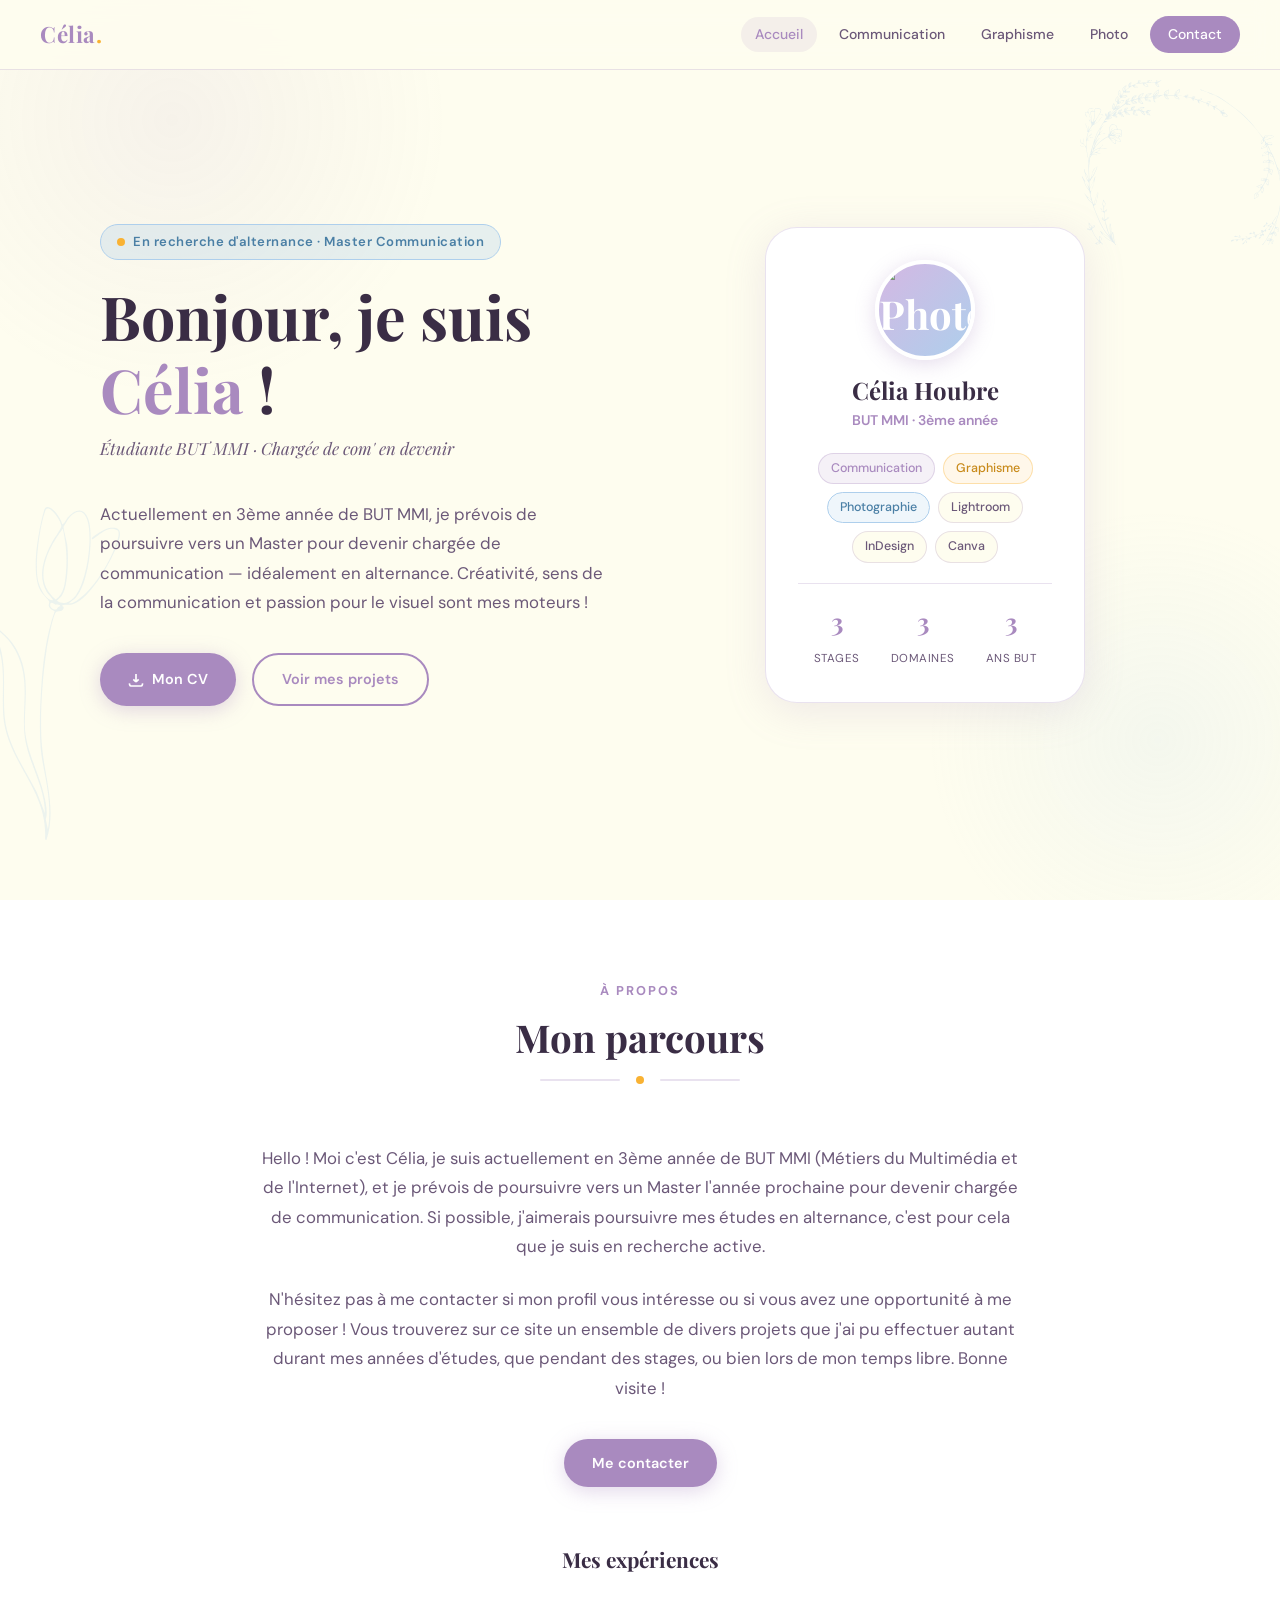
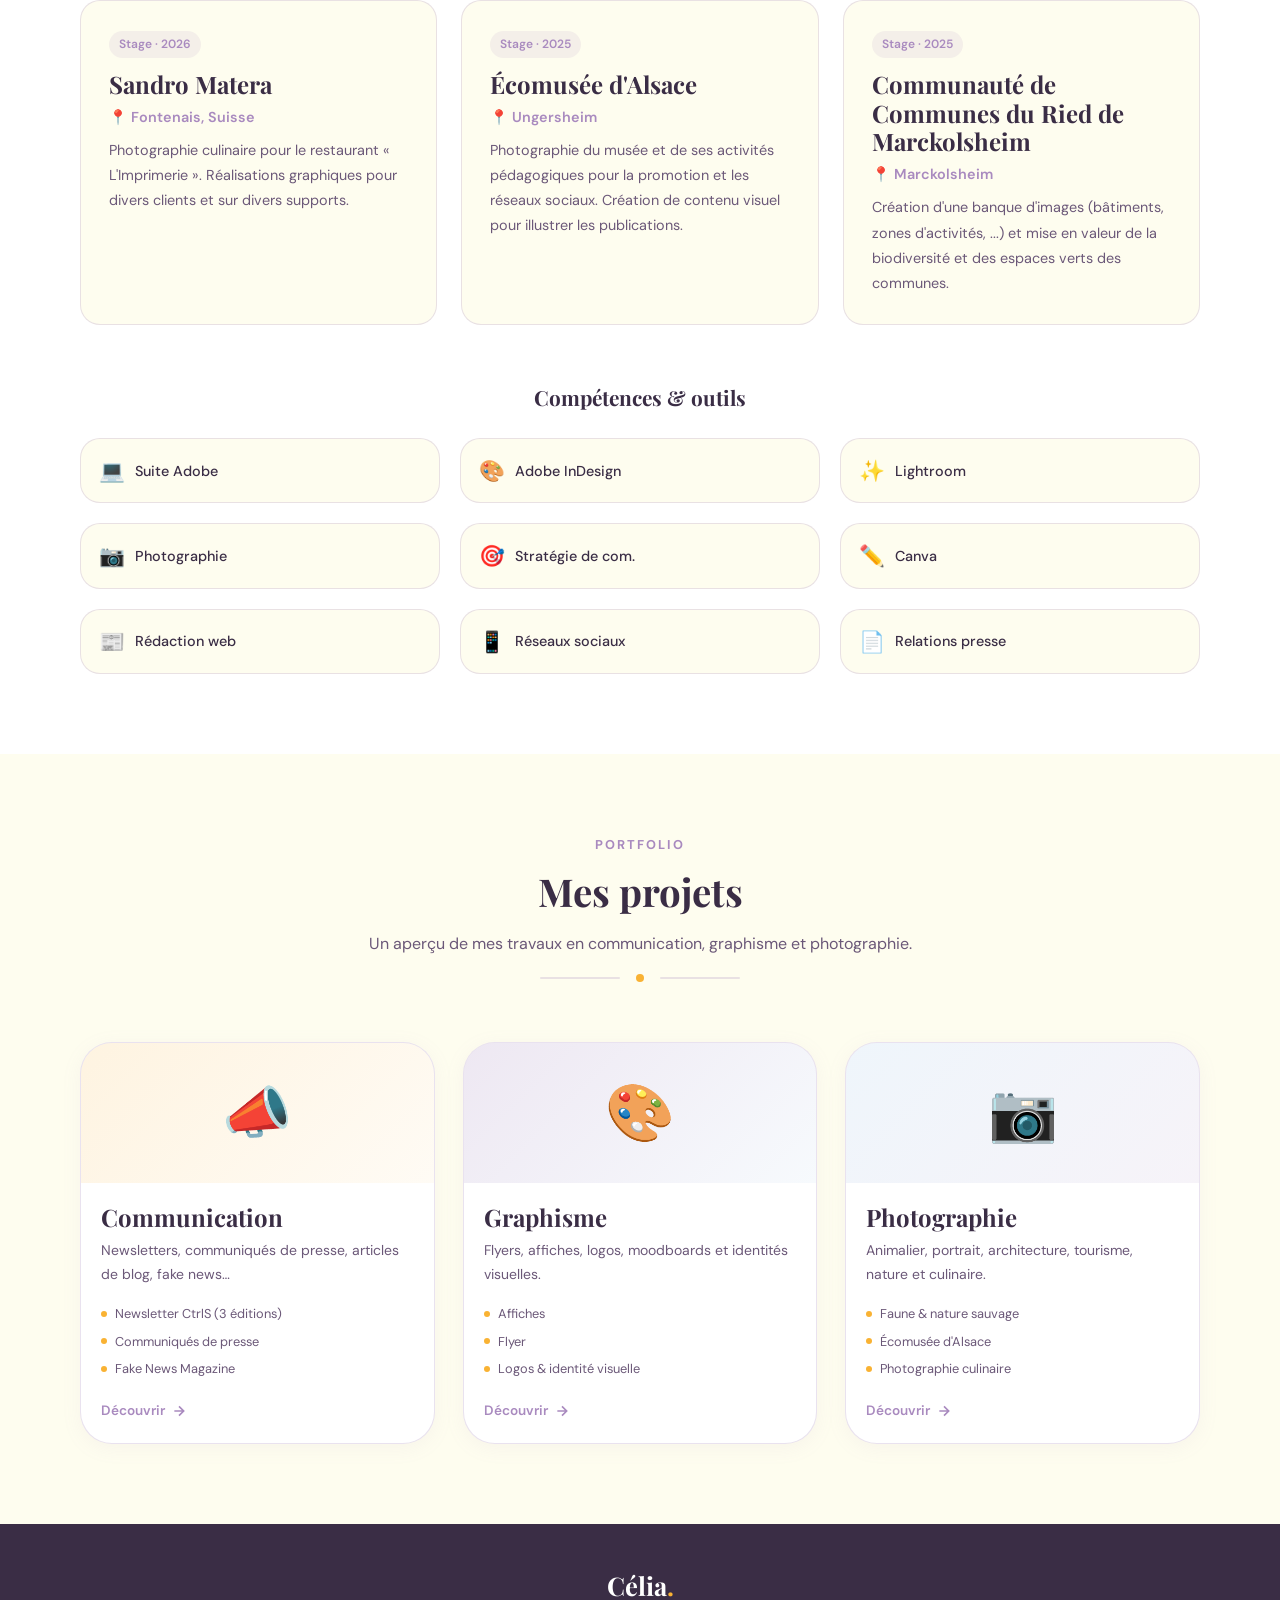
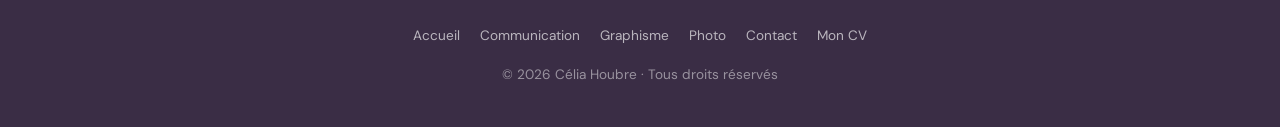
==== index.html @ abdfd147 "CeliaPortfolio2026" ====
<!DOCTYPE html>
<html lang="fr">
<head>
  <meta charset="UTF-8">
  <meta name="viewport" content="width=device-width, initial-scale=1.0">
  <title>Célia Houbre — Portfolio MMI</title>
  <meta name="description" content="Portfolio de Célia Houbre, étudiante en BUT MMI – Communication, Graphisme & Photographie.">

  <!-- Google Fonts : Playfair Display (élégant) + DM Sans (lisible) -->
  <link rel="preconnect" href="https://fonts.googleapis.com">
  <link rel="preconnect" href="https://fonts.gstatic.com" crossorigin>
  <link href="https://fonts.googleapis.com/css2?family=Playfair+Display:ital,wght@0,400;0,600;0,700;1,400&family=DM+Sans:wght@300;400;500;600&display=swap" rel="stylesheet">
  <link rel="icon" type="image/svg+xml" href="assets/svg/favicon.svg">
  <link rel="stylesheet" href="css/style.css">

  <!-- Styles spécifiques page d'accueil -->
  <style>
    /* Fond animé décoratif (cercles doux) */
    .home-bg {
      position: fixed; inset: 0; z-index: -1; pointer-events: none;
      overflow: hidden;
    }
    .home-bg::before {
      content: '';
      position: absolute;
      top: -20%; left: -10%;
      width: 600px; height: 600px;
      background: radial-gradient(circle, rgba(169,138,191,0.09) 0%, transparent 65%);
      border-radius: 50%;
      animation: drift 18s ease-in-out infinite alternate;
    }
    .home-bg::after {
      content: '';
      position: absolute;
      bottom: -10%; right: -10%;
      width: 500px; height: 500px;
      background: radial-gradient(circle, rgba(174,207,236,0.12) 0%, transparent 65%);
      border-radius: 50%;
      animation: drift 22s ease-in-out infinite alternate-reverse;
    }
    @keyframes drift {
      from { transform: translate(0, 0) scale(1); }
      to   { transform: translate(40px, 30px) scale(1.08); }
    }

    /* Bannière hero full-width decorée */
    .hero-section {
      min-height: 100vh;
      display: flex;
      align-items: center;
      position: relative;
      overflow: hidden;
    }

    /* Plante hero décor */
    .hero-plant-right {
      position: absolute;
      right: -20px; top: 80px;
      width: 220px; opacity: 0.3;
      pointer-events: none;
    }
    .hero-plant-left {
      position: absolute;
      left: -20px; bottom: 60px;
      width: 140px; opacity: 0.22;
      pointer-events: none;
      transform: scaleX(-1);
    }

    /* Section compétences */
    .skills-section { background: white; }
    .skills-grid {
      display: grid;
      grid-template-columns: repeat(3, 1fr);
      gap: 20px;
    }
    .skill-pill {
      display: flex; align-items: center; gap: 10px;
      background: var(--jaune-pale);
      border: 1px solid var(--border);
      border-radius: var(--radius-md);
      padding: 14px 18px;
      font-size: 0.9rem;
      font-weight: 500;
    }

    .profile-avatar {
  width: 100px;
  height: 100px;
  border-radius: 50%;
  overflow: hidden;         /* coupe l'image en cercle */
  border: 4px solid white;
  box-shadow: 0 4px 20px rgba(169,138,191,0.3);
  margin: 0 auto 16px;
}

.profile-avatar img {
  width: 100%;
  height: 100%;
  object-fit: cover;        /* recadre sans déformer */
  object-position: center top; /* cadre sur le visage */
  display: block;
}
    .skill-pill .icon { font-size: 1.3rem; }

    @media (max-width: 768px) {
      .skills-grid { grid-template-columns: 1fr 1fr; }
    }
    @media (max-width: 480px) {
      .skills-grid { grid-template-columns: 1fr; }
    }
  </style>
</head>
<body>

<!-- Fond animé -->
<div class="home-bg"></div>

<!-- ======================================================
     HEADER
     Navigation principale fixe avec logo et liens de page
     ====================================================== -->
<header>
  <div class="logo" role="button" tabindex="0" aria-label="Retour accueil">
    Célia<span>.</span>
  </div>

  <button class="menu-toggle" aria-label="Ouvrir le menu" aria-expanded="false">
    <span></span><span></span><span></span>
  </button>

  <nav aria-label="Navigation principale">
    <a href="index.html" class="active">Accueil</a>
    <a href="comm.html">Communication</a>
    <a href="graphisme.html">Graphisme</a>
    <a href="photo.html">Photo</a>
    <a href="contact.html" class="nav-cta">Contact</a>
  </nav>
</header>

<!-- ======================================================
     HERO
     Section d'accueil avec présentation et carte profil
     ====================================================== -->
<section class="hero-section" aria-label="Présentation">
  <!-- Plantes décoratives -->
  <img src="assets/svg/plante2.svg" class="hero-plant-right" alt="" aria-hidden="true">
  <img src="assets/svg/tulipe.svg"  class="hero-plant-left"  alt="" aria-hidden="true">

  <div class="hero" style="width:100%">
    <!-- Texte gauche -->
    <div class="hero-text fade-up">
      <div class="hero-badge">En recherche d'alternance · Master Communication</div>

      <h1>Bonjour, je suis <span class="accent">Célia</span> !</h1>
      <p class="hero-subtitle">Étudiante BUT MMI · Chargée de com' en devenir</p>

      <p>
        Actuellement en 3ème année de BUT MMI, je prévois de poursuivre vers un Master
        pour devenir chargée de communication — idéalement en alternance.
        Créativité, sens de la communication et passion pour le visuel sont mes moteurs !
      </p>

      <div class="hero-actions">
        <a href="assets/pdf/CV_Celia_Houbre.pdf" target="_blank" class="btn btn-primary">
          <svg width="16" height="16" viewBox="0 0 24 24" fill="none" stroke="currentColor" stroke-width="2.5"><path d="M12 15V3m0 12-4-4m4 4 4-4M2 17l.621 2.485A2 2 0 0 0 4.561 21h14.878a2 2 0 0 0 1.94-1.515L22 17"/></svg>
          Mon CV
        </a>
        <a href="#apercu" class="btn btn-secondary">Voir mes projets</a>
      </div>
    </div>

    <!-- Carte profil droite -->
    <div class="hero-visual fade-up" style="transition-delay:0.15s">
      <div class="profile-card">
        <div class="profile-avatar">
          <img src="assets/img/celia2.jpg" alt="Photo de Célia Houbre">
        </div>
        <h3>Célia Houbre</h3>
        <p class="role">BUT MMI · 3ème année</p>
        <div class="profile-tags">
          <span class="tag tag-violet">Communication</span>
          <span class="tag tag-jaune">Graphisme</span>
          <span class="tag tag-bleu">Photographie</span>
          <span class="tag">Lightroom</span>
          <span class="tag">InDesign</span>
          <span class="tag">Canva</span>
        </div>
        <div class="stat-row">
          <div class="stat-item">
            <span class="num" data-counter data-target="3" data-suffix="">3</span>
            <span class="label">Stages</span>
          </div>
          <div class="stat-item">
            <span class="num" data-counter data-target="3">3</span>
            <span class="label">Domaines</span>
          </div>
          <div class="stat-item">
            <span class="num" data-counter data-target="3">3</span>
            <span class="label">Ans BUT</span>
          </div>
        </div>
      </div>
    </div>
  </div>
</section>

<!-- ======================================================
     PRÉSENTATION COMPLÈTE
     Texte de présentation détaillé
     ====================================================== -->
<section class="experiences" aria-labelledby="presentation-title">
  <div class="section-inner">
    <div class="section-header">
      <span class="section-eyebrow">À propos</span>
      <h2 id="presentation-title">Mon parcours</h2>
      <div class="section-divider"><span class="dot"></span></div>
    </div>

    <div style="max-width:760px; margin:0 auto; text-align:center" class="fade-up">
      <p style="font-size:1.05rem; color:var(--texte-soft); margin-bottom:24px">
        Hello ! Moi c'est Célia, je suis actuellement en 3ème année de BUT MMI
        (Métiers du Multimédia et de l'Internet), et je prévois de poursuivre vers un Master
        l'année prochaine pour devenir chargée de communication.
        Si possible, j'aimerais poursuivre mes études en alternance, c'est pour cela que
        je suis en recherche active.
      </p>
      <p style="font-size:1.05rem; color:var(--texte-soft); margin-bottom:36px">
        N'hésitez pas à me contacter si mon profil vous intéresse ou si vous avez une
        opportunité à me proposer ! Vous trouverez sur ce site un ensemble de divers projets
        que j'ai pu effectuer autant durant mes années d'études, que pendant des stages,
        ou bien lors de mon temps libre. Bonne visite !
      </p>
      <a href="contact.html" class="btn btn-primary">Me contacter</a>
    </div>

    <!-- Expériences -->
    <h3 style="text-align:center; margin:60px 0 28px; font-size:1.3rem;">Mes expériences</h3>
    <div class="exp-grid">
      <div class="exp-card fade-up">
        <span class="period">Stage · 2026</span>
        <h3>Sandro Matera</h3>
        <p class="company">📍 Fontenais, Suisse</p>
        <p>Photographie culinaire pour le restaurant « L'Imprimerie ». Réalisations graphiques pour divers clients et sur divers supports.</p>
      </div>
      <div class="exp-card fade-up">
        <span class="period">Stage · 2025</span>
        <h3>Écomusée d'Alsace</h3>
        <p class="company">📍 Ungersheim</p>
        <p>Photographie du musée et de ses activités pédagogiques pour la promotion et les réseaux sociaux. Création de contenu visuel pour illustrer les publications.</p>
      </div>
      <div class="exp-card fade-up">
        <span class="period">Stage · 2025</span>
        <h3>Communauté de Communes du Ried de Marckolsheim</h3>
        <p class="company">📍 Marckolsheim</p>
        <p>Création d'une banque d'images (bâtiments, zones d'activités, ...) et mise en valeur de la biodiversité et des espaces verts des communes.</p>
      </div>
    </div>

    <!-- Compétences -->
    <h3 style="text-align:center; margin:60px 0 28px; font-size:1.3rem;">Compétences & outils</h3>
    <div class="skills-grid">
      <div class="skill-pill fade-up"><span class="icon">💻</span> Suite Adobe</div>
      <div class="skill-pill fade-up"><span class="icon">🎨</span> Adobe InDesign</div>
      <div class="skill-pill fade-up"><span class="icon">✨</span> Lightroom</div>
      <div class="skill-pill fade-up"><span class="icon">📷</span> Photographie</div>
      <div class="skill-pill fade-up"><span class="icon">🎯</span> Stratégie de com.</div>
      <div class="skill-pill fade-up"><span class="icon">✏️</span> Canva</div>
      <div class="skill-pill fade-up"><span class="icon">📰</span> Rédaction web</div>
      <div class="skill-pill fade-up"><span class="icon">📱</span> Réseaux sociaux</div>
      <div class="skill-pill fade-up"><span class="icon">📄</span> Relations presse</div>
    </div>
  </div>
</section>

<!-- ======================================================
     APERÇU PROJETS
     Cards cliquables menant vers chaque page catégorie
     ====================================================== -->
<section class="projets-apercu" id="apercu" aria-labelledby="apercu-title">
  <div class="section-inner">
    <div class="section-header">
      <span class="section-eyebrow">Portfolio</span>
      <h2 id="apercu-title">Mes projets</h2>
      <p>Un aperçu de mes travaux en communication, graphisme et photographie.</p>
      <div class="section-divider"><span class="dot"></span></div>
    </div>

    <div class="apercu-grid">
      <!-- Communication -->
      <a href="comm.html" class="apercu-cat fade-up" aria-label="Voir les projets communication">
        <div class="apercu-cat-header comm-bg">📣</div>
        <div class="apercu-cat-body">
          <h3>Communication</h3>
          <p class="desc">Newsletters, communiqués de presse, articles de blog, fake news…</p>
          <div class="apercu-mini-list">
            <div class="apercu-mini-item">Newsletter CtrlS (3 éditions)</div>
            <div class="apercu-mini-item">Communiqués de presse</div>
            <div class="apercu-mini-item">Fake News Magazine</div>
          </div>
          <span class="apercu-link">
            Découvrir
            <svg viewBox="0 0 24 24" fill="none" stroke="currentColor" stroke-width="2.5"><path d="M5 12h14M12 5l7 7-7 7"/></svg>
          </span>
        </div>
      </a>

      <!-- Graphisme -->
      <a href="graphisme.html" class="apercu-cat fade-up" aria-label="Voir les projets graphisme">
        <div class="apercu-cat-header graphisme-bg">🎨</div>
        <div class="apercu-cat-body">
          <h3>Graphisme</h3>
          <p class="desc">Flyers, affiches, logos, moodboards et identités visuelles.</p>
          <div class="apercu-mini-list">
            <div class="apercu-mini-item">Affiches</div>
            <div class="apercu-mini-item">Flyer</div>
            <div class="apercu-mini-item">Logos & identité visuelle</div>
          </div>
          <span class="apercu-link">
            Découvrir
            <svg viewBox="0 0 24 24" fill="none" stroke="currentColor" stroke-width="2.5"><path d="M5 12h14M12 5l7 7-7 7"/></svg>
          </span>
        </div>
      </a>

      <!-- Photo -->
      <a href="photo.html" class="apercu-cat fade-up" aria-label="Voir les projets photo">
        <div class="apercu-cat-header photo-bg">📷</div>
        <div class="apercu-cat-body">
          <h3>Photographie</h3>
          <p class="desc">Animalier, portrait, architecture, tourisme, nature et culinaire.</p>
          <div class="apercu-mini-list">
            <div class="apercu-mini-item">Faune & nature sauvage</div>
            <div class="apercu-mini-item">Écomusée d'Alsace</div>
            <div class="apercu-mini-item">Photographie culinaire</div>
          </div>
          <span class="apercu-link">
            Découvrir
            <svg viewBox="0 0 24 24" fill="none" stroke="currentColor" stroke-width="2.5"><path d="M5 12h14M12 5l7 7-7 7"/></svg>
          </span>
        </div>
      </a>
    </div>
  </div>
</section>

<!-- ======================================================
     FOOTER
     ====================================================== -->
<footer>
  <div class="footer-logo">Célia<span>.</span></div>
  <div class="footer-links">
    <a href="index.html">Accueil</a>
    <a href="comm.html">Communication</a>
    <a href="graphisme.html">Graphisme</a>
    <a href="photo.html">Photo</a>
    <a href="contact.html">Contact</a>
    <a href="assets/pdf/CV_Celia_Houbre.pdf" target="_blank">Mon CV</a>
  </div>
  <p>© 2026 Célia Houbre · Tous droits réservés</p>
</footer>

<script src="js/main.js"></script>
</body>
</html>
---- css/style.css ----
/* =============================================
   RESET & BASE
   Neutralise les marges/paddings par défaut
   du navigateur et définit box-sizing global
   ============================================= */
*, *::before, *::after {
  margin: 0;
  padding: 0;
  box-sizing: border-box;
}

html {
  scroll-behavior: smooth;
  font-size: 16px;
}

/* =============================================
   VARIABLES CSS
   Palette de Célia + tokens de design :
   violet, jaune, bleu, fond crème, typographies
   ============================================= */
:root {
  --violet:     #a98abf;
  --violet-dark:#8a6ba0;
  --violet-light:#d4b8e3;
  --jaune:      #f9b233;
  --jaune-pale: #fefdef;
  --bleu:       #aecfec;
  --bleu-light: #d6eaf8;
  --blanc:      #ffffff;
  --texte:      #3a2d45;
  --texte-soft: #6b5878;
  --border:     rgba(169, 138, 191, 0.25);
  --shadow:     0 8px 40px rgba(169, 138, 191, 0.18);
  --radius-sm:  12px;
  --radius-md:  20px;
  --radius-lg:  32px;
  --radius-xl:  48px;
  --font-display: 'Playfair Display', Georgia, serif;
  --font-body:    'DM Sans', 'Segoe UI', sans-serif;
}

/* =============================================
   TYPOGRAPHIE GLOBALE
   Playfair Display pour les titres (élégant),
   DM Sans pour le corps (lisibilité)
   ============================================= */
body {
  font-family: var(--font-body);
  background: var(--jaune-pale);
  color: var(--texte);
  overflow-x: hidden;
  line-height: 1.7;
}

h1, h2, h3 {
  font-family: var(--font-display);
  line-height: 1.2;
}

h1 { font-size: clamp(2.2rem, 5vw, 3.8rem); }
h2 { font-size: clamp(1.6rem, 3vw, 2.4rem); }
h3 { font-size: clamp(1.1rem, 2vw, 1.5rem); }

p { font-size: 1rem; line-height: 1.75; }

a { text-decoration: none; color: inherit; }

img { max-width: 100%; height: auto; display: block; }

/* =============================================
   HEADER & NAVIGATION
   Fixe en haut, fond blanc givré, logo et nav
   ============================================= */
header {
  position: fixed;
  top: 0; left: 0; right: 0;
  z-index: 1000;
  background: rgba(254, 253, 239, 0.88);
  backdrop-filter: blur(12px);
  border-bottom: 1px solid var(--border);
  padding: 0 40px;
  display: flex;
  align-items: center;
  justify-content: space-between;
  height: 70px;
  transition: box-shadow 0.3s ease;
}

header.scrolled {
  box-shadow: 0 4px 24px rgba(169,138,191,0.12);
}

/* Logo */
.logo {
  font-family: var(--font-display);
  font-size: 1.4rem;
  font-weight: 700;
  color: var(--violet);
  letter-spacing: 0.5px;
  cursor: pointer;
}
.logo span { color: var(--jaune); }

/* Navigation desktop */
nav {
  display: flex;
  align-items: center;
  gap: 8px;
}

nav a {
  font-size: 0.875rem;
  font-weight: 500;
  color: var(--texte-soft);
  padding: 6px 14px;
  border-radius: var(--radius-xl);
  transition: all 0.22s ease;
  white-space: nowrap;
}

nav a:hover {
  color: var(--violet);
  background: rgba(169,138,191,0.1);
}

nav a.active {
  color: var(--violet);
  background: rgba(169,138,191,0.12);
}

nav a.nav-cta {
  background: var(--violet);
  color: white;
  padding: 7px 18px;
}

nav a.nav-cta:hover {
  background: var(--violet-dark);
  transform: translateY(-1px);
}

/* Hamburger mobile */
.menu-toggle {
  display: none;
  flex-direction: column;
  gap: 5px;
  cursor: pointer;
  padding: 6px;
}
.menu-toggle span {
  display: block;
  width: 24px;
  height: 2px;
  background: var(--violet);
  border-radius: 2px;
  transition: all 0.3s ease;
}
.menu-toggle.active span:nth-child(1) { transform: translateY(7px) rotate(45deg); }
.menu-toggle.active span:nth-child(2) { opacity: 0; }
.menu-toggle.active span:nth-child(3) { transform: translateY(-7px) rotate(-45deg); }

/* =============================================
   HERO / HOME
   Grande section d'accueil avec présentation
   ============================================= */
.hero {
  min-height: 100vh;
  padding: 110px 60px 80px;
  display: grid;
  grid-template-columns: 1fr 1fr;
  align-items: center;
  gap: 60px;
  max-width: 1200px;
  margin: 0 auto;
  position: relative;
}

.hero-text { position: relative; z-index: 2; }

.hero-badge {
  display: inline-flex;
  align-items: center;
  gap: 8px;
  background: rgba(174, 207, 236, 0.3);
  border: 1px solid var(--bleu);
  color: #4a7fa5;
  padding: 6px 16px;
  border-radius: var(--radius-xl);
  font-size: 0.82rem;
  font-weight: 600;
  margin-bottom: 20px;
  letter-spacing: 0.5px;
}

.hero-badge::before {
  content: '';
  width: 8px; height: 8px;
  border-radius: 50%;
  background: var(--jaune);
  animation: pulse-dot 2s infinite;
}

@keyframes pulse-dot {
  0%, 100% { transform: scale(1); opacity: 1; }
  50% { transform: scale(1.4); opacity: 0.7; }
}

.hero-text h1 {
  color: var(--texte);
  margin-bottom: 8px;
}

.hero-text h1 .accent { color: var(--violet); }

.hero-subtitle {
  font-family: var(--font-display);
  font-size: 1.4rem;
  color: var(--violet-light);
  margin-bottom: 24px;
  font-style: italic;
}

.hero-text p {
  color: var(--texte-soft);
  max-width: 520px;
  margin-bottom: 36px;
  font-size: 1.05rem;
}

.hero-actions {
  display: flex;
  gap: 16px;
  flex-wrap: wrap;
}

/* Boutons */
.btn {
  display: inline-flex;
  align-items: center;
  gap: 8px;
  padding: 12px 28px;
  border-radius: var(--radius-xl);
  font-size: 0.9rem;
  font-weight: 600;
  font-family: var(--font-body);
  cursor: pointer;
  border: none;
  transition: all 0.25s ease;
  text-decoration: none;
}

.btn-primary {
  background: var(--violet);
  color: white;
  box-shadow: 0 4px 20px rgba(169,138,191,0.35);
}
.btn-primary:hover {
  background: var(--violet-dark);
  transform: translateY(-2px);
  box-shadow: 0 8px 28px rgba(169,138,191,0.45);
}

.btn-secondary {
  background: transparent;
  color: var(--violet);
  border: 2px solid var(--violet);
}
.btn-secondary:hover {
  background: rgba(169,138,191,0.08);
  transform: translateY(-2px);
}

.btn-jaune {
  background: var(--jaune);
  color: white;
  box-shadow: 0 4px 20px rgba(249,178,51,0.3);
}
.btn-jaune:hover {
  background: #e8a020;
  transform: translateY(-2px);
}

/* Carte profil hero */
.hero-visual {
  position: relative;
  display: flex;
  justify-content: center;
}

.profile-card {
  background: white;
  border-radius: var(--radius-lg);
  padding: 32px;
  box-shadow: var(--shadow);
  border: 1px solid var(--border);
  text-align: center;
  max-width: 320px;
  position: relative;
  z-index: 2;
}

.profile-avatar {
  width: 100px; height: 100px;
  border-radius: 50%;
  background: linear-gradient(135deg, var(--violet-light), var(--bleu));
  margin: 0 auto 16px;
  display: flex;
  align-items: center;
  justify-content: center;
  font-family: var(--font-display);
  font-size: 2.5rem;
  color: white;
  font-weight: 700;
  border: 4px solid white;
  box-shadow: 0 4px 20px rgba(169,138,191,0.3);
}

.profile-card h3 {
  color: var(--texte);
  margin-bottom: 4px;
}

.profile-card .role {
  color: var(--violet);
  font-size: 0.875rem;
  font-weight: 600;
  margin-bottom: 20px;
}

.profile-tags {
  display: flex;
  flex-wrap: wrap;
  gap: 8px;
  justify-content: center;
  margin-bottom: 20px;
}

.tag {
  background: var(--jaune-pale);
  border: 1px solid var(--border);
  color: var(--texte-soft);
  padding: 4px 12px;
  border-radius: var(--radius-xl);
  font-size: 0.78rem;
  font-weight: 500;
}

.tag-violet { background: rgba(169,138,191,0.12); border-color: rgba(169,138,191,0.3); color: var(--violet); }
.tag-jaune  { background: rgba(249,178,51,0.1);  border-color: rgba(249,178,51,0.35); color: #c88a1a; }
.tag-bleu   { background: rgba(174,207,236,0.2); border-color: var(--bleu); color: #4a7fa5; }

.stat-row {
  display: flex;
  justify-content: space-around;
  padding-top: 16px;
  border-top: 1px solid var(--border);
}

.stat-item { text-align: center; }
.stat-item .num {
  font-family: var(--font-display);
  font-size: 1.6rem;
  font-weight: 700;
  color: var(--violet);
  display: block;
}
.stat-item .label {
  font-size: 0.72rem;
  color: var(--texte-soft);
  text-transform: uppercase;
  letter-spacing: 0.5px;
}

/* Décorations SVG hero */
.hero-decor {
  position: absolute;
  pointer-events: none;
  z-index: 0;
  opacity: 0.45;
}
.hero-decor-1 { top: 60px; right: -40px; width: 180px; }
.hero-decor-2 { bottom: 40px; left: -30px; width: 120px; }

/* =============================================
   SECTIONS COMMUNES
   ============================================= */
section { width: 100%; }

.section-inner {
  max-width: 1200px;
  margin: 0 auto;
  padding: 80px 40px;
}

.section-header {
  text-align: center;
  margin-bottom: 60px;
}

.section-eyebrow {
  font-size: 0.8rem;
  font-weight: 700;
  letter-spacing: 2px;
  text-transform: uppercase;
  color: var(--violet);
  margin-bottom: 12px;
  display: block;
}

.section-header h2 {
  color: var(--texte);
  margin-bottom: 16px;
}

.section-header p {
  color: var(--texte-soft);
  max-width: 560px;
  margin: 0 auto;
}

/* Séparateur décoratif */
.section-divider {
  display: flex;
  align-items: center;
  gap: 16px;
  margin: 16px auto 0;
  max-width: 200px;
  justify-content: center;
}
.section-divider::before,
.section-divider::after {
  content: '';
  flex: 1;
  height: 2px;
  background: var(--border);
  border-radius: 2px;
}
.section-divider .dot {
  width: 8px; height: 8px;
  background: var(--jaune);
  border-radius: 50%;
}

/* =============================================
   EXPÉRIENCES (section home)
   ============================================= */
.experiences {
  background: white;
}

.exp-grid {
  display: grid;
  grid-template-columns: repeat(auto-fit, minmax(280px, 1fr));
  gap: 24px;
}

.exp-card {
  background: var(--jaune-pale);
  border: 1px solid var(--border);
  border-radius: var(--radius-md);
  padding: 28px;
  transition: transform 0.25s ease, box-shadow 0.25s ease;
}

.exp-card:hover {
  transform: translateY(-4px);
  box-shadow: var(--shadow);
}

.exp-card .period {
  display: inline-block;
  background: rgba(169,138,191,0.12);
  color: var(--violet);
  padding: 3px 10px;
  border-radius: var(--radius-xl);
  font-size: 0.75rem;
  font-weight: 600;
  margin-bottom: 12px;
}

.exp-card h3 { color: var(--texte); margin-bottom: 6px; }
.exp-card .company { color: var(--violet); font-weight: 600; margin-bottom: 8px; font-size: 0.9rem; }
.exp-card p { color: var(--texte-soft); font-size: 0.9rem; }

/* =============================================
   APERÇU PROJETS (section home)
   Cards cliquables vers les pages catégories
   ============================================= */
.projets-apercu { background: var(--jaune-pale); }

.apercu-grid {
  display: grid;
  grid-template-columns: repeat(3, 1fr);
  gap: 28px;
}

.apercu-cat {
  background: white;
  border-radius: var(--radius-lg);
  overflow: hidden;
  border: 1px solid var(--border);
  box-shadow: 0 4px 20px rgba(169,138,191,0.08);
  transition: all 0.3s ease;
  cursor: pointer;
  text-decoration: none;
  color: inherit;
  display: block;
}

.apercu-cat:hover {
  transform: translateY(-6px);
  box-shadow: var(--shadow);
}

.apercu-cat-header {
  height: 140px;
  display: flex;
  align-items: center;
  justify-content: center;
  font-size: 3.5rem;
  position: relative;
  overflow: hidden;
}

.apercu-cat-header.comm-bg   { background: linear-gradient(135deg, rgba(249,178,51,0.15), rgba(249,178,51,0.05)); }
.apercu-cat-header.graphisme-bg { background: linear-gradient(135deg, rgba(169,138,191,0.2), rgba(174,207,236,0.1)); }
.apercu-cat-header.photo-bg  { background: linear-gradient(135deg, rgba(174,207,236,0.2), rgba(169,138,191,0.1)); }

.apercu-cat-body { padding: 20px; }
.apercu-cat-body h3 { color: var(--texte); margin-bottom: 6px; }
.apercu-cat-body .desc { color: var(--texte-soft); font-size: 0.875rem; margin-bottom: 16px; }

.apercu-mini-list {
  display: flex;
  flex-direction: column;
  gap: 6px;
  margin-bottom: 16px;
}

.apercu-mini-item {
  display: flex;
  align-items: center;
  gap: 8px;
  font-size: 0.8rem;
  color: var(--texte-soft);
}
.apercu-mini-item::before {
  content: '';
  width: 6px; height: 6px;
  background: var(--jaune);
  border-radius: 50%;
  flex-shrink: 0;
}

.apercu-link {
  display: inline-flex;
  align-items: center;
  gap: 6px;
  color: var(--violet);
  font-size: 0.85rem;
  font-weight: 600;
  transition: gap 0.2s ease;
}
.apercu-link:hover { gap: 10px; }
.apercu-link svg { width: 16px; height: 16px; }

/* =============================================
   PAGE LAYOUT (pages internes)
   ============================================= */
.page-hero {
  background: white;
  padding: 110px 40px 60px;
  text-align: center;
  border-bottom: 1px solid var(--border);
  position: relative;
  overflow: hidden;
}

.page-hero-inner { max-width: 700px; margin: 0 auto; position: relative; z-index: 2; }
.page-hero span { display: block; }
.page-hero h1 { margin-bottom: 16px; }
.page-hero p { color: var(--texte-soft); font-size: 1.05rem; }

.page-hero-decor {
  position: absolute;
  pointer-events: none;
  opacity: 0.25;
}
.page-hero-decor-l { left: -60px; top: 10px; width: 200px; }
.page-hero-decor-r { right: -60px; bottom: 10px; width: 180px; transform: scaleX(-1); }

/* =============================================
   CARDS PROJETS génériques
   ============================================= */
.projects-section { background: var(--jaune-pale); }

.category-block { margin-bottom: 60px; }

.category-title {
  display: flex;
  align-items: center;
  gap: 14px;
  margin-bottom: 28px;
}

.category-icon {
  width: 44px; height: 44px;
  border-radius: 12px;
  background: rgba(169,138,191,0.12);
  display: flex; align-items: center; justify-content: center;
  font-size: 1.4rem;
  flex-shrink: 0;
}

.category-title h2 {
  font-size: 1.5rem;
  color: var(--texte);
}

.category-title .cat-count {
  font-size: 0.75rem;
  color: var(--texte-soft);
  background: var(--border);
  padding: 2px 10px;
  border-radius: 20px;
}

/* Grille projets */
.proj-grid {
  display: grid;
  grid-template-columns: repeat(auto-fit, minmax(300px, 1fr));
  gap: 24px;
}

.proj-card {
  background: white;
  border-radius: var(--radius-md);
  overflow: hidden;
  border: 1px solid var(--border);
  transition: all 0.3s ease;
  cursor: pointer;
}

.proj-card:hover {
  transform: translateY(-4px);
  box-shadow: var(--shadow);
}

.proj-card-thumb {
  height: 200px;
  background: linear-gradient(135deg, rgba(169,138,191,0.1), rgba(174,207,236,0.15));
  display: flex; align-items: center; justify-content: center;
  font-size: 3rem;
  overflow: hidden;
}

.proj-card-thumb img {
  width: 100%; height: 100%;
  object-fit: cover;
  object-position: top;
}

.proj-card-body { padding: 20px; }
.proj-card-body h3 { color: var(--texte); margin-bottom: 6px; font-size: 1.05rem; }
.proj-card-body p { color: var(--texte-soft); font-size: 0.875rem; margin-bottom: 14px; }

.proj-tags { display: flex; flex-wrap: wrap; gap: 6px; }

/* =============================================
   SECTION COMM
   ============================================= */

/* Newsletter slider */
.newsletter-slider {
  position: relative;
  overflow: hidden;
  border-radius: var(--radius-md);
  background: white;
  border: 1px solid var(--border);
  box-shadow: var(--shadow);
}

.slider-track {
  display: flex;
  transition: transform 0.4s cubic-bezier(0.4, 0, 0.2, 1);
}

.slide {
  flex-shrink: 0;
  width: 100%;
}

.slide img {
  width: 100%;
  max-height: 600px;
  object-fit: contain;
  object-position: top;
  background: #f8f5fe;
}

.slider-controls {
  display: flex;
  align-items: center;
  justify-content: center;
  gap: 16px;
  padding: 16px;
  background: white;
}

.slider-btn {
  width: 38px; height: 38px;
  border-radius: 50%;
  border: 2px solid var(--border);
  background: white;
  color: var(--violet);
  cursor: pointer;
  display: flex; align-items: center; justify-content: center;
  transition: all 0.2s ease;
  font-size: 1rem;
}
.slider-btn:hover { background: var(--violet); color: white; border-color: var(--violet); }

.slider-dots { display: flex; gap: 6px; }
.slider-dot {
  width: 8px; height: 8px;
  border-radius: 50%;
  background: var(--border);
  cursor: pointer;
  transition: all 0.2s ease;
}
.slider-dot.active { background: var(--violet); width: 20px; border-radius: 4px; }

/* Texte intro + contexte */
.intro-block {
  background: white;
  border-radius: var(--radius-md);
  padding: 28px;
  border-left: 4px solid var(--violet);
  border: 1px solid var(--border);
  border-left: 4px solid var(--violet);
  margin-bottom: 28px;
}
.intro-block p { color: var(--texte-soft); font-size: 0.95rem; }
.intro-block a { color: var(--violet); text-decoration: underline; }

/* PDF viewer / download card */
.pdf-card {
  background: white;
  border: 1px solid var(--border);
  border-radius: var(--radius-md);
  padding: 24px;
  display: flex;
  align-items: flex-start;
  gap: 20px;
  transition: all 0.25s ease;
  text-decoration: none;
  color: inherit;
}
.pdf-card:hover { box-shadow: var(--shadow); transform: translateY(-2px); }

.pdf-icon {
  width: 52px; height: 52px;
  background: rgba(169,138,191,0.1);
  border-radius: var(--radius-sm);
  display: flex; align-items: center; justify-content: center;
  font-size: 1.6rem;
  flex-shrink: 0;
}

.pdf-info h3 { color: var(--texte); margin-bottom: 4px; font-size: 1rem; }
.pdf-info p { color: var(--texte-soft); font-size: 0.85rem; margin-bottom: 10px; }

.pdf-actions { display: flex; gap: 10px; flex-wrap: wrap; }

.btn-sm {
  padding: 7px 16px;
  font-size: 0.8rem;
  border-radius: var(--radius-xl);
  display: inline-flex; align-items: center; gap: 6px;
  font-weight: 600;
  cursor: pointer;
  text-decoration: none;
  transition: all 0.2s ease;
}
.btn-sm-primary { background: var(--violet); color: white; border: none; }
.btn-sm-primary:hover { background: var(--violet-dark); }
.btn-sm-secondary { background: transparent; color: var(--violet); border: 2px solid var(--violet); }
.btn-sm-secondary:hover { background: rgba(169,138,191,0.1); }

/* =============================================
   SECTION PHOTO
   ============================================= */
.photo-category { margin-bottom: 64px; }

.photo-cat-header {
  margin-bottom: 20px;
}
.photo-cat-header h2 {
  font-size: 1.4rem;
  display: flex;
  align-items: center;
  gap: 10px;
  margin-bottom: 4px;
}
.photo-cat-header h2 .emoji { font-size: 1.3rem; }

.photo-cat-desc {
  background: rgba(174,207,236,0.15);
  border-left: 3px solid var(--bleu);
  border-radius: 0 var(--radius-sm) var(--radius-sm) 0;
  padding: 14px 18px;
  color: var(--texte-soft);
  font-size: 0.9rem;
  line-height: 1.7;
  margin-bottom: 20px;
}
.photo-cat-desc a { color: var(--violet); text-decoration: underline; }

/* Galerie masonry simulée */
.photo-gallery {
  display: grid;
  grid-template-columns: repeat(auto-fill, minmax(200px, 1fr));
  gap: 12px;
}

.photo-placeholder {
  background: linear-gradient(135deg, var(--bleu-light), rgba(169,138,191,0.15));
  border-radius: var(--radius-sm);
  aspect-ratio: 4/3;
  display: flex;
  flex-direction: column;
  align-items: center;
  justify-content: center;
  gap: 8px;
  font-size: 2rem;
  color: var(--texte-soft);
  border: 1px dashed var(--bleu);
  transition: all 0.25s ease;
}
.photo-placeholder:hover {
  transform: scale(1.02);
  border-color: var(--violet);
  background: rgba(169,138,191,0.1);
}
.photo-placeholder small {
  font-size: 0.7rem;
  font-family: var(--font-body);
  text-align: center;
  padding: 0 8px;
}

/* =============================================
   FAKE NEWS (MAGAZINE FLIPPER)
   ============================================= */
.magazine-viewer {
  background: white;
  border-radius: var(--radius-md);
  box-shadow: 0 16px 60px rgba(0,0,0,0.12);
  overflow: hidden;
  border: 1px solid var(--border);
}

.magazine-header {
  padding: 20px 24px 0;
  display: flex;
  align-items: center;
  gap: 12px;
}
.magazine-header h3 { font-size: 1rem; }

.magazine-pages {
  position: relative;
  background: #f5f0f8;
  overflow: hidden;
}

.pdf-frame {
  width: 100%;
  height: 600px;
  border: none;
  display: block;
}

/* =============================================
   SECTION GRAPHISME
   ============================================= */
.graphisme-grid {
  display: grid;
  grid-template-columns: repeat(auto-fill, minmax(220px, 1fr));
  gap: 16px;
}

.graphisme-item {
  background: white;
  border-radius: var(--radius-md);
  overflow: hidden;
  border: 1px solid var(--border);
  transition: all 0.25s ease;
  cursor: pointer;
}
.graphisme-item:hover {
  transform: translateY(-4px);
  box-shadow: var(--shadow);
}

.graphisme-thumb {
  height: 160px;
  background: linear-gradient(135deg, rgba(169,138,191,0.12), rgba(249,178,51,0.08));
  display: flex; align-items: center; justify-content: center;
  font-size: 2.5rem;
  overflow: hidden;
  position: relative;
}
.graphisme-thumb img {
  width: 100%; height: 100%;
  object-fit: cover;
  object-position: top;
}

.graphisme-label {
  padding: 12px 14px;
}
.graphisme-label h4 { font-size: 0.9rem; color: var(--texte); margin-bottom: 2px; }
.graphisme-label small { font-size: 0.75rem; color: var(--texte-soft); }

/* =============================================
   SECTION CONTACT
   ============================================= */
.contact-section {
  background: white;
}

.contact-grid {
  display: grid;
  grid-template-columns: 1fr 1fr;
  gap: 60px;
  align-items: start;
}

.contact-intro p {
  color: var(--texte-soft);
  margin-bottom: 20px;
  font-size: 1.05rem;
}

.contact-links {
  display: flex;
  flex-direction: column;
  gap: 14px;
  margin-bottom: 32px;
}

.contact-link-item {
  display: flex;
  align-items: center;
  gap: 16px;
  padding: 16px 20px;
  background: var(--jaune-pale);
  border: 1px solid var(--border);
  border-radius: var(--radius-md);
  text-decoration: none;
  color: var(--texte);
  transition: all 0.25s ease;
}
.contact-link-item:hover {
  border-color: var(--violet);
  background: rgba(169,138,191,0.06);
  transform: translateX(4px);
}

.contact-link-icon {
  width: 42px; height: 42px;
  border-radius: var(--radius-sm);
  display: flex; align-items: center; justify-content: center;
  font-size: 1.3rem;
  flex-shrink: 0;
}
.icon-mail   { background: rgba(249,178,51,0.15); }
.icon-phone  { background: rgba(174,207,236,0.25); }
.icon-li     { background: rgba(169,138,191,0.15); }
.icon-flickr { background: rgba(174,207,236,0.2); }
.icon-insta  { background: rgba(249,178,51,0.12); }

.contact-link-info { flex: 1; }
.contact-link-info strong { display: block; font-size: 0.85rem; color: var(--texte); }
.contact-link-info span { font-size: 0.8rem; color: var(--texte-soft); }

.contact-cv-box {
  background: linear-gradient(135deg, rgba(169,138,191,0.1), rgba(174,207,236,0.12));
  border: 1px solid var(--border);
  border-radius: var(--radius-md);
  padding: 28px;
  text-align: center;
}
.contact-cv-box h3 { margin-bottom: 10px; }
.contact-cv-box p { color: var(--texte-soft); font-size: 0.9rem; margin-bottom: 20px; }

.contact-visual {
  position: relative;
}

.contact-illustration {
  background: linear-gradient(135deg, rgba(169,138,191,0.08), rgba(174,207,236,0.15));
  border-radius: var(--radius-lg);
  padding: 40px;
  text-align: center;
  border: 1px solid var(--border);
}
.contact-illustration .big-emoji { font-size: 5rem; display: block; margin-bottom: 20px; }
.contact-illustration h3 { margin-bottom: 10px; }
.contact-illustration p { color: var(--texte-soft); font-size: 0.9rem; }

/* =============================================
   FOOTER
   ============================================= */
footer {
  background: var(--texte);
  color: rgba(255,255,255,0.8);
  padding: 40px;
  text-align: center;
}

footer .footer-logo {
  font-family: var(--font-display);
  font-size: 1.6rem;
  font-weight: 700;
  color: white;
  margin-bottom: 8px;
}
footer .footer-logo span { color: var(--jaune); }

footer p { font-size: 0.85rem; opacity: 0.6; margin-top: 12px; }

footer .footer-links {
  display: flex;
  justify-content: center;
  gap: 20px;
  margin: 16px 0;
  flex-wrap: wrap;
}
footer .footer-links a {
  color: rgba(255,255,255,0.65);
  font-size: 0.85rem;
  transition: color 0.2s;
}
footer .footer-links a:hover { color: var(--violet-light); }

/* =============================================
   PLANTES DÉCORATIVES
   Positionnées de façon absolue sur le fond
   des pages pour enrichir la mise en page
   ============================================= */
.plant-decor {
  position: absolute;
  pointer-events: none;
  z-index: 0;
  opacity: 0.18;
}

/* =============================================
   ANIMATIONS D'ENTRÉE AU SCROLL
   Classe .reveal ajoutée par JS quand l'élément
   entre dans le viewport
   ============================================= */
.fade-up {
  opacity: 0;
  transform: translateY(30px);
  transition: opacity 0.6s ease, transform 0.6s ease;
}
.fade-up.visible {
  opacity: 1;
  transform: translateY(0);
}

/* Délais en cascade */
.fade-up:nth-child(1) { transition-delay: 0.05s; }
.fade-up:nth-child(2) { transition-delay: 0.12s; }
.fade-up:nth-child(3) { transition-delay: 0.19s; }
.fade-up:nth-child(4) { transition-delay: 0.26s; }
.fade-up:nth-child(5) { transition-delay: 0.33s; }

/* =============================================
   MODAL LIGHTBOX (pour photos)
   ============================================= */
.lightbox {
  display: none;
  position: fixed;
  inset: 0;
  background: rgba(0,0,0,0.85);
  z-index: 9999;
  align-items: center;
  justify-content: center;
  padding: 20px;
}
.lightbox.open { display: flex; }
.lightbox-inner { position: relative; max-width: 90vw; max-height: 90vh; }
.lightbox-inner img { border-radius: var(--radius-sm); max-height: 90vh; object-fit: contain; }
.lightbox-close {
  position: absolute;
  top: -12px; right: -12px;
  width: 36px; height: 36px;
  background: white;
  border-radius: 50%;
  border: none;
  cursor: pointer;
  font-size: 1.2rem;
  display: flex; align-items: center; justify-content: center;
  box-shadow: 0 4px 16px rgba(0,0,0,0.2);
  transition: transform 0.2s;
}
.lightbox-close:hover { transform: scale(1.1); }

/* =============================================
   RESPONSIVE
   ============================================= */
@media (max-width: 1024px) {
  .apercu-grid { grid-template-columns: 1fr 1fr; }
  .contact-grid { grid-template-columns: 1fr; gap: 40px; }
}

@media (max-width: 768px) {
  header { padding: 0 20px; }

  nav {
    display: none;
    position: fixed;
    top: 70px; left: 0; right: 0;
    background: rgba(254,253,239,0.97);
    backdrop-filter: blur(12px);
    flex-direction: column;
    padding: 24px 20px;
    border-bottom: 1px solid var(--border);
    gap: 4px;
    z-index: 999;
  }
  nav.open { display: flex; }
  nav a { width: 100%; padding: 12px 16px; border-radius: var(--radius-sm); }
  .menu-toggle { display: flex; }

  .hero {
    grid-template-columns: 1fr;
    padding: 100px 20px 60px;
    text-align: center;
    gap: 40px;
  }
  .hero-text p { margin: 0 auto 32px; }
  .hero-actions { justify-content: center; }
  .hero-decor { display: none; }
  .profile-card { max-width: 100%; }

  .section-inner { padding: 60px 20px; }
  .apercu-grid { grid-template-columns: 1fr; }
  .proj-grid { grid-template-columns: 1fr; }
  .page-hero { padding: 100px 20px 50px; }
  .page-hero-decor { display: none; }
  .photo-gallery { grid-template-columns: repeat(2, 1fr); }
  .graphisme-grid { grid-template-columns: repeat(2, 1fr); }

  .contact-grid { grid-template-columns: 1fr; }
}

@media (max-width: 480px) {
  .photo-gallery { grid-template-columns: 1fr 1fr; }
  .graphisme-grid { grid-template-columns: 1fr 1fr; }
}
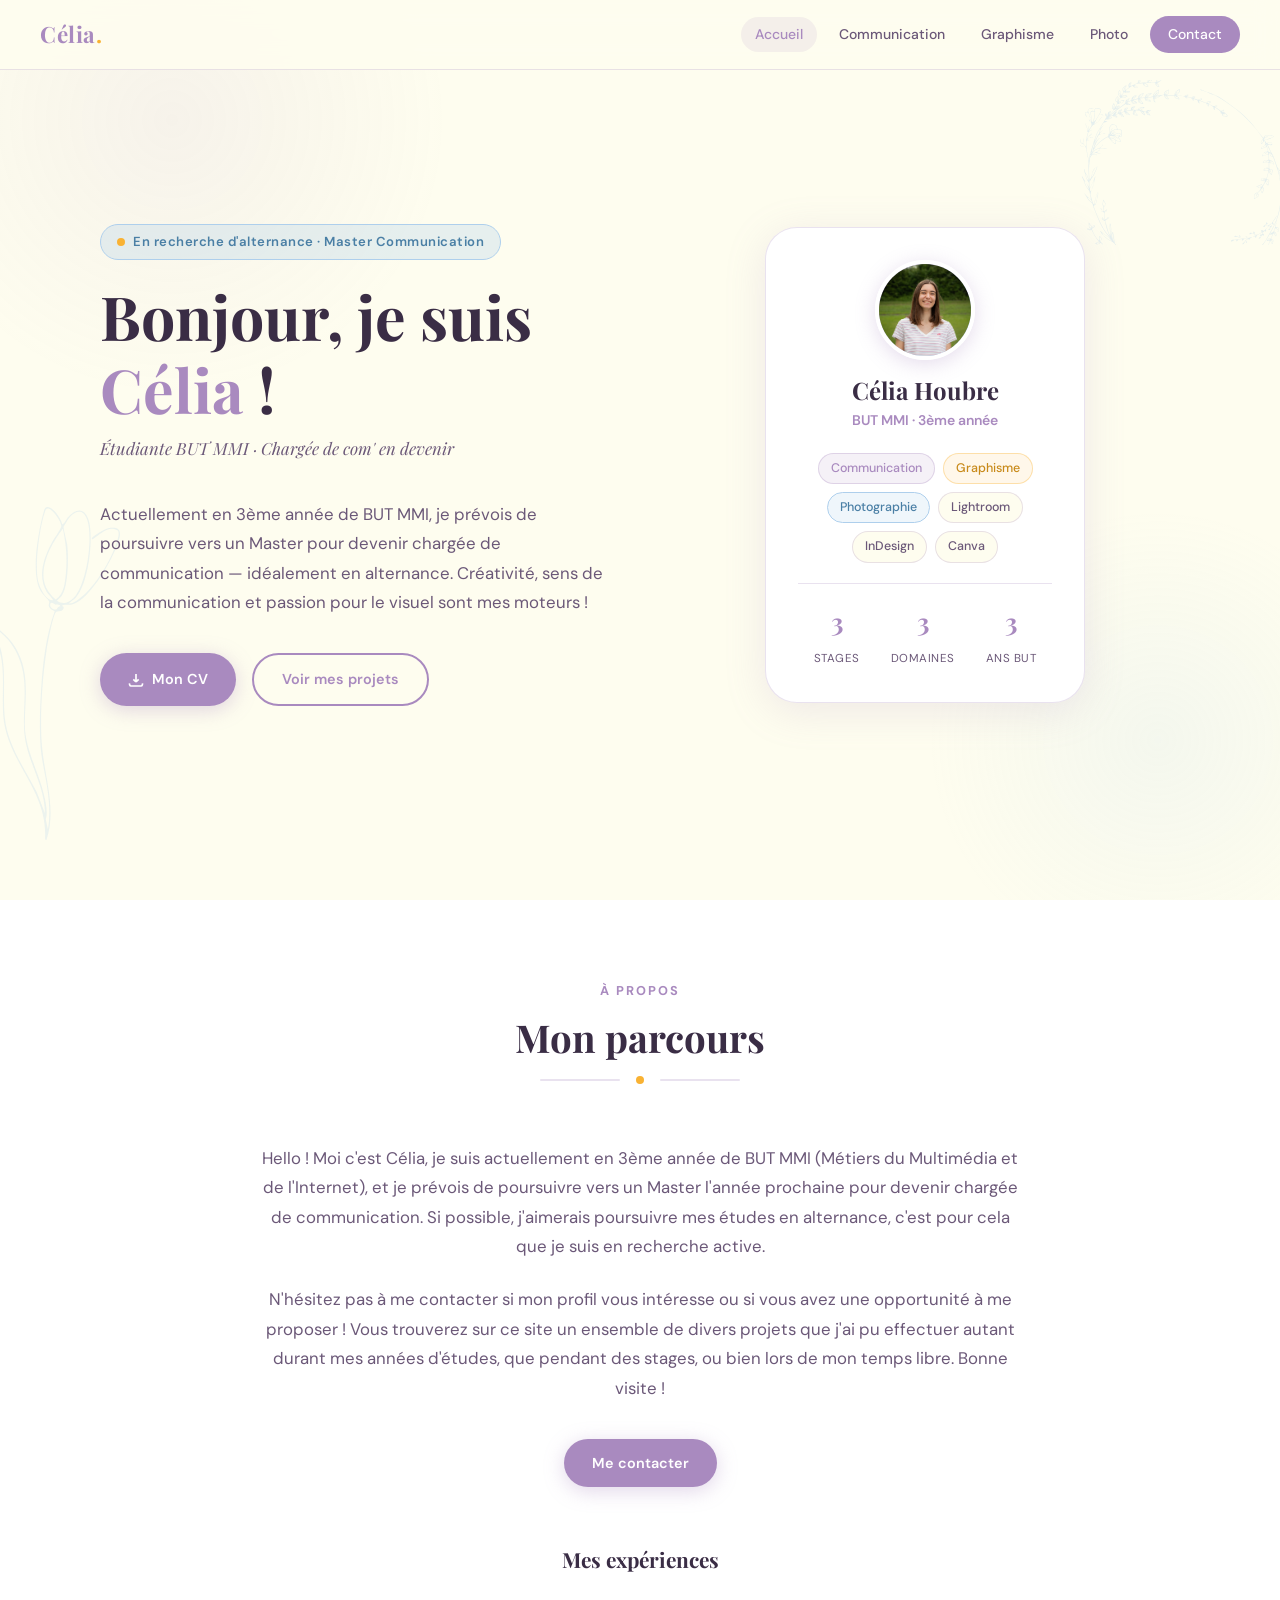
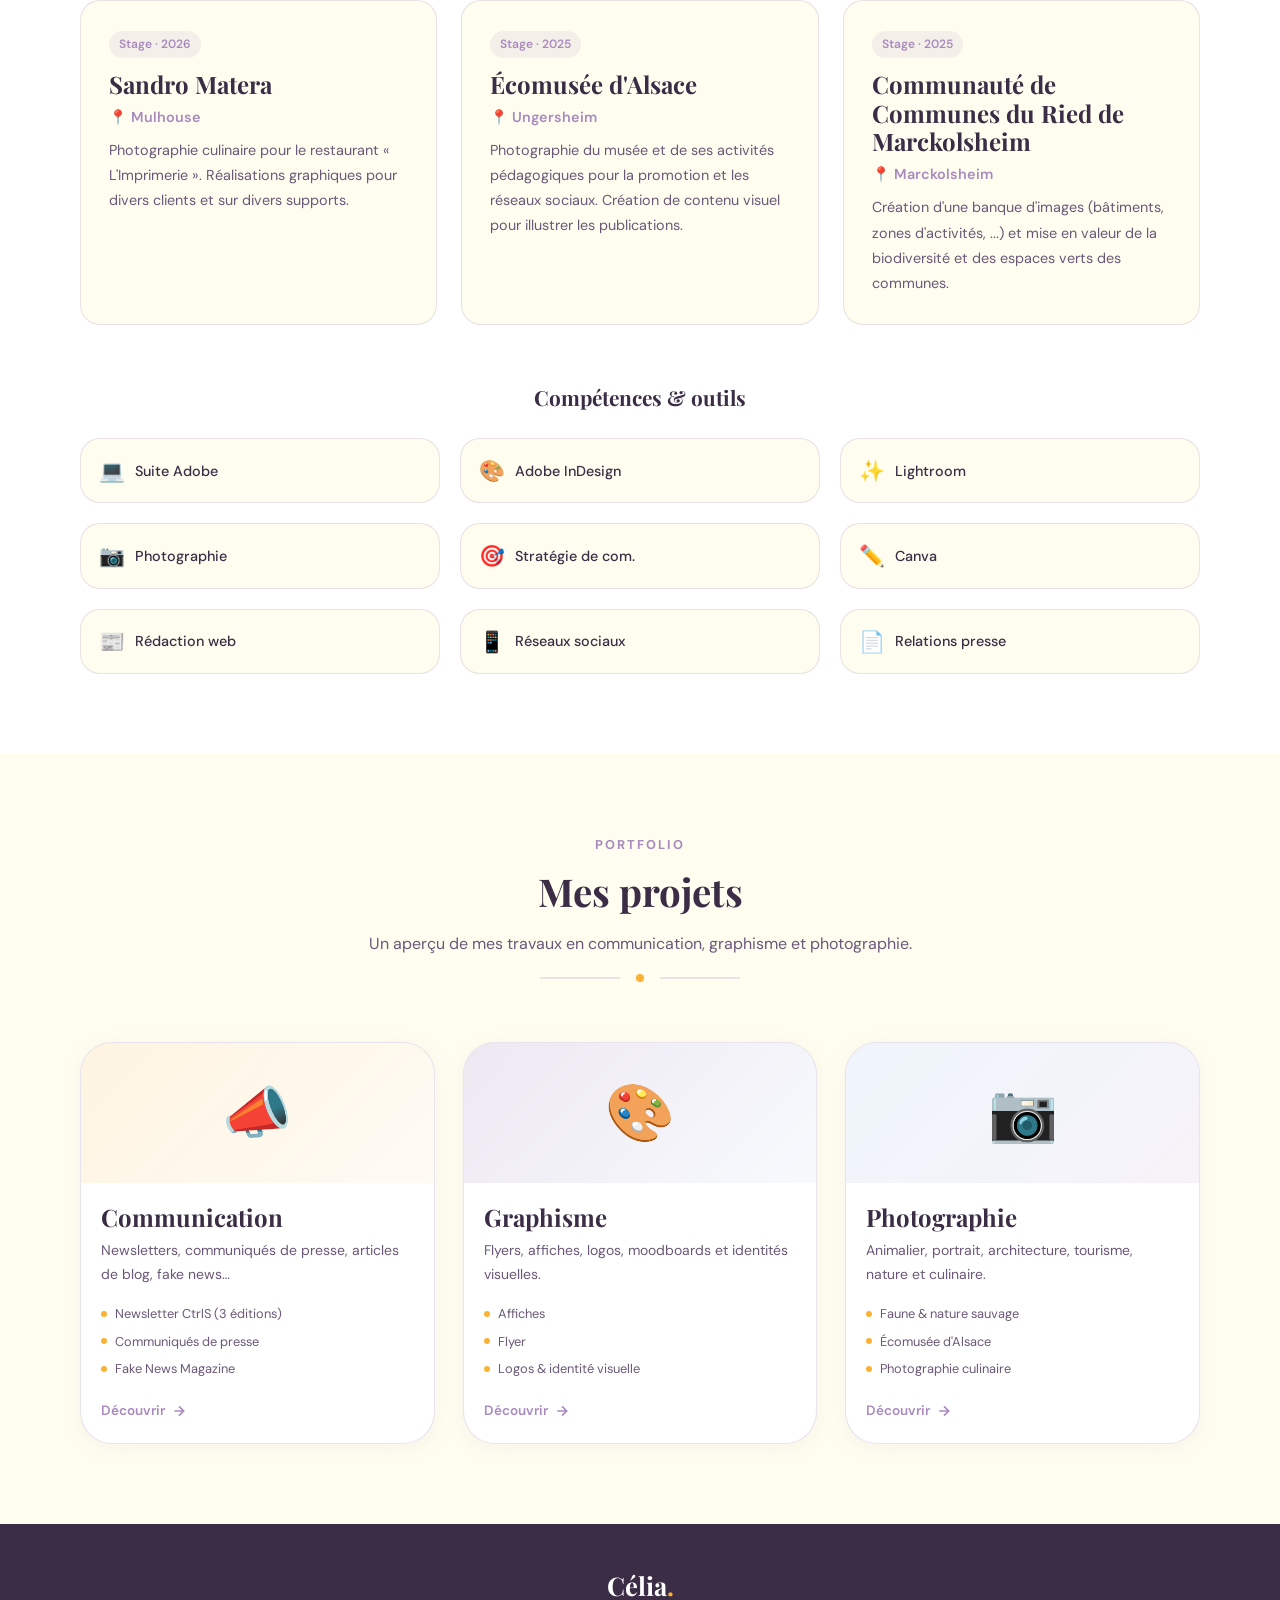
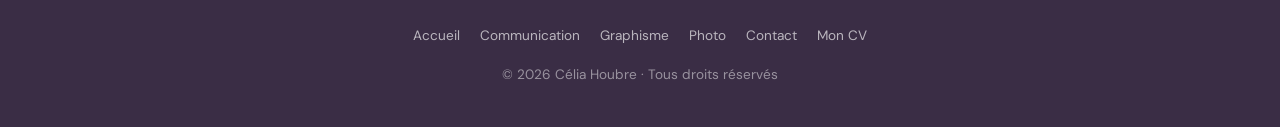
==== commit 0d5ae58f: "Update index.html" ====
--- a/index.html
+++ b/index.html
@@ -174,7 +174,7 @@
     <div class="hero-visual fade-up" style="transition-delay:0.15s">
       <div class="profile-card">
         <div class="profile-avatar">
-          <img src="assets/img/celia2.jpg" alt="Photo de Célia Houbre">
+          <img src="assets/img/Celia2.jpg" alt="Photo de Célia Houbre">
         </div>
         <h3>Célia Houbre</h3>
         <p class="role">BUT MMI · 3ème année</p>
@@ -240,7 +240,7 @@
       <div class="exp-card fade-up">
         <span class="period">Stage · 2026</span>
         <h3>Sandro Matera</h3>
-        <p class="company">📍 Fontenais, Suisse</p>
+        <p class="company">📍 Mulhouse</p>
         <p>Photographie culinaire pour le restaurant « L'Imprimerie ». Réalisations graphiques pour divers clients et sur divers supports.</p>
       </div>
       <div class="exp-card fade-up">
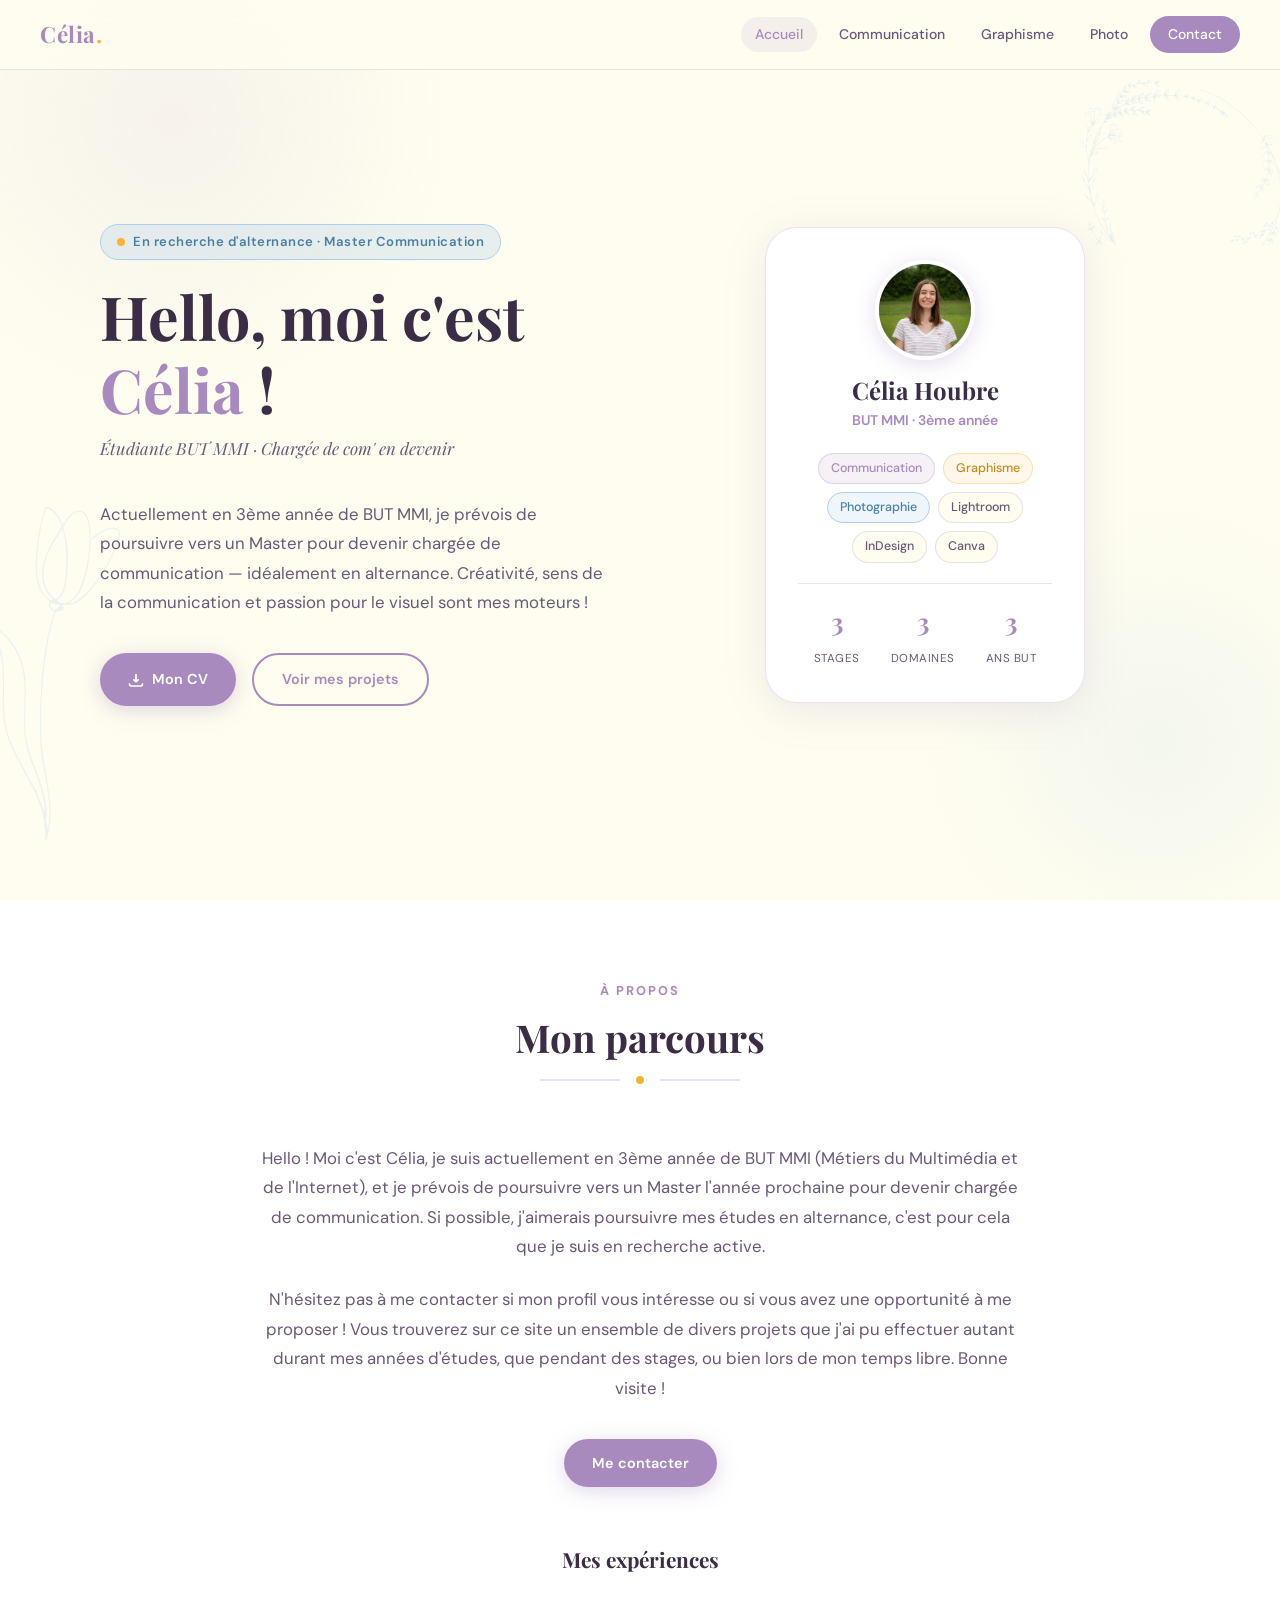
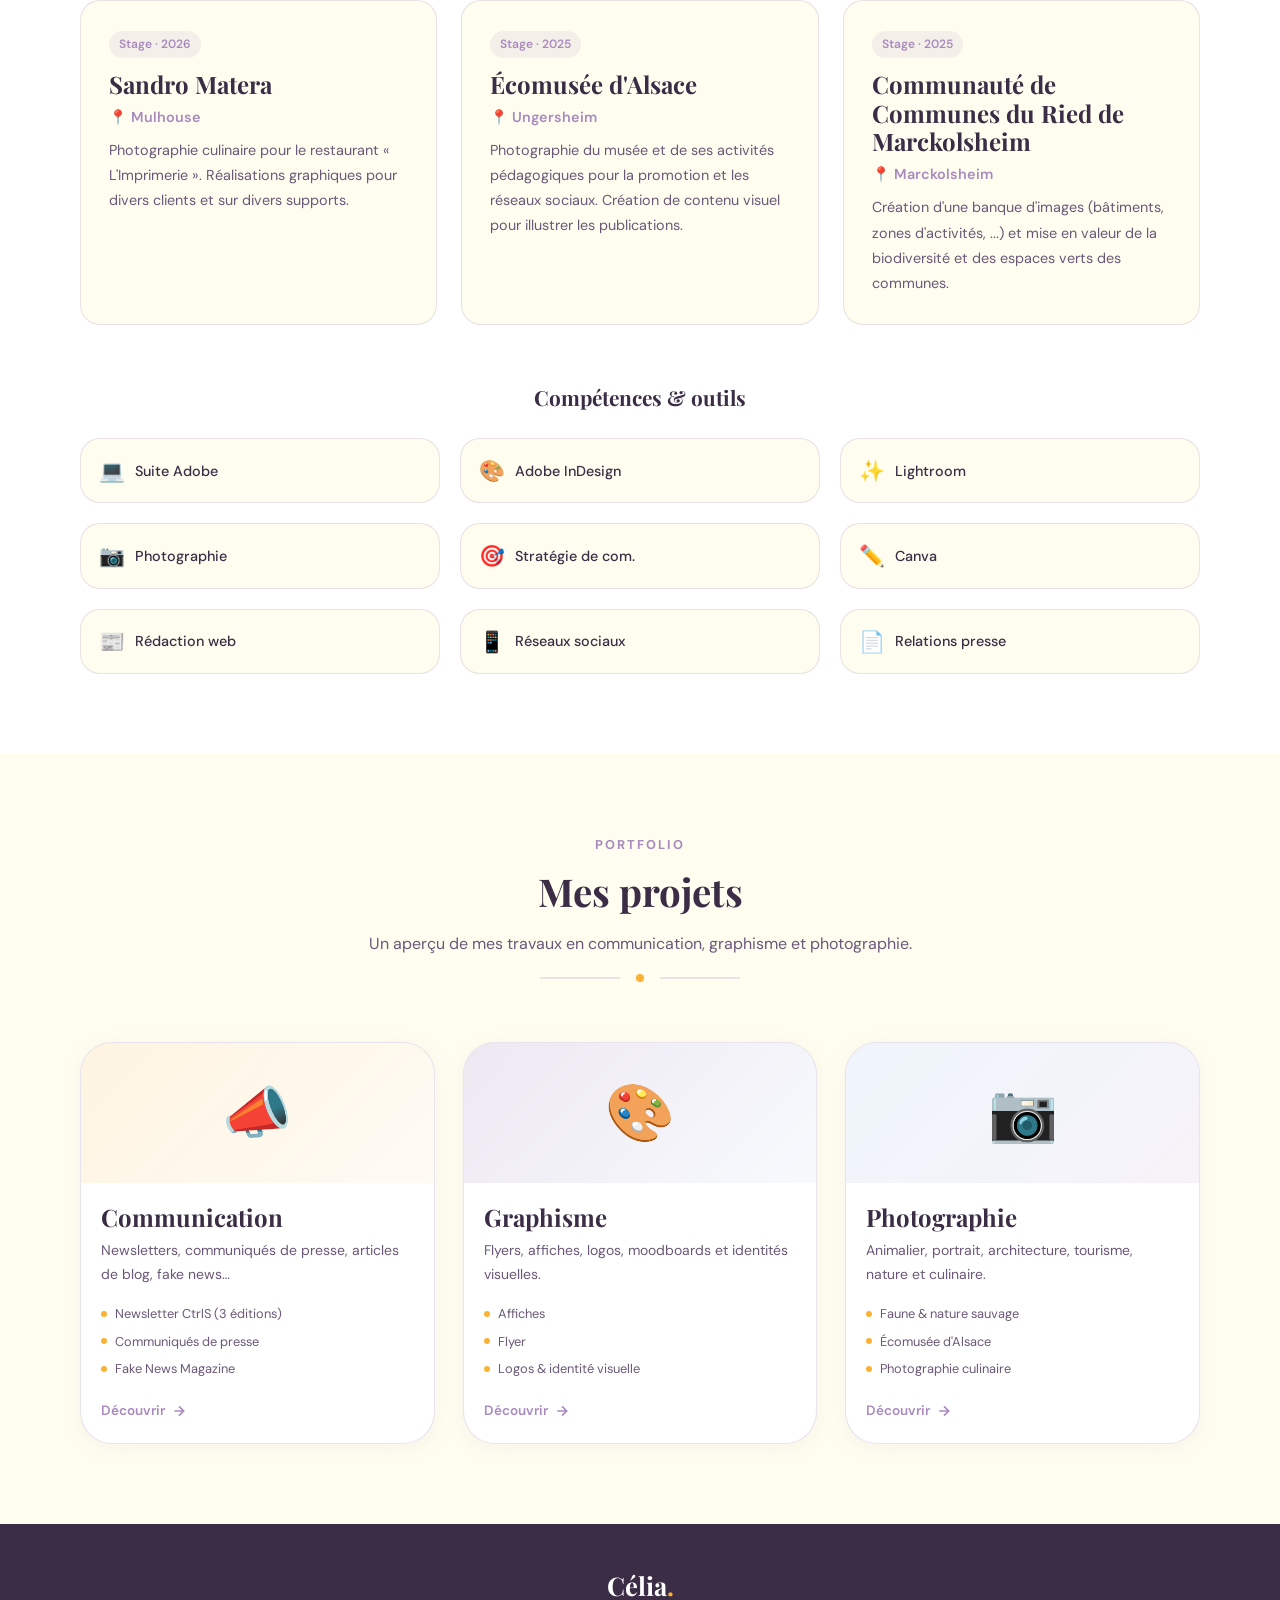
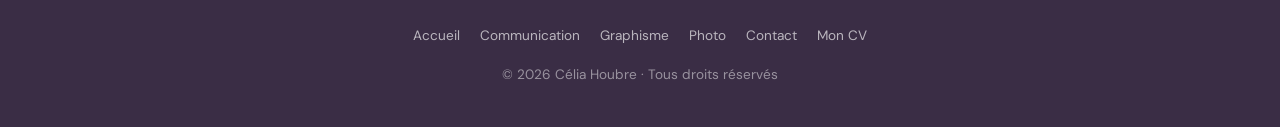
==== commit 8b98bfcc: "Update index.html" ====
--- a/index.html
+++ b/index.html
@@ -152,7 +152,7 @@
     <div class="hero-text fade-up">
       <div class="hero-badge">En recherche d'alternance · Master Communication</div>
 
-      <h1>Bonjour, je suis <span class="accent">Célia</span> !</h1>
+      <h1>Hello, moi c'est <span class="accent">Célia</span> !</h1>
       <p class="hero-subtitle">Étudiante BUT MMI · Chargée de com' en devenir</p>
 
       <p>
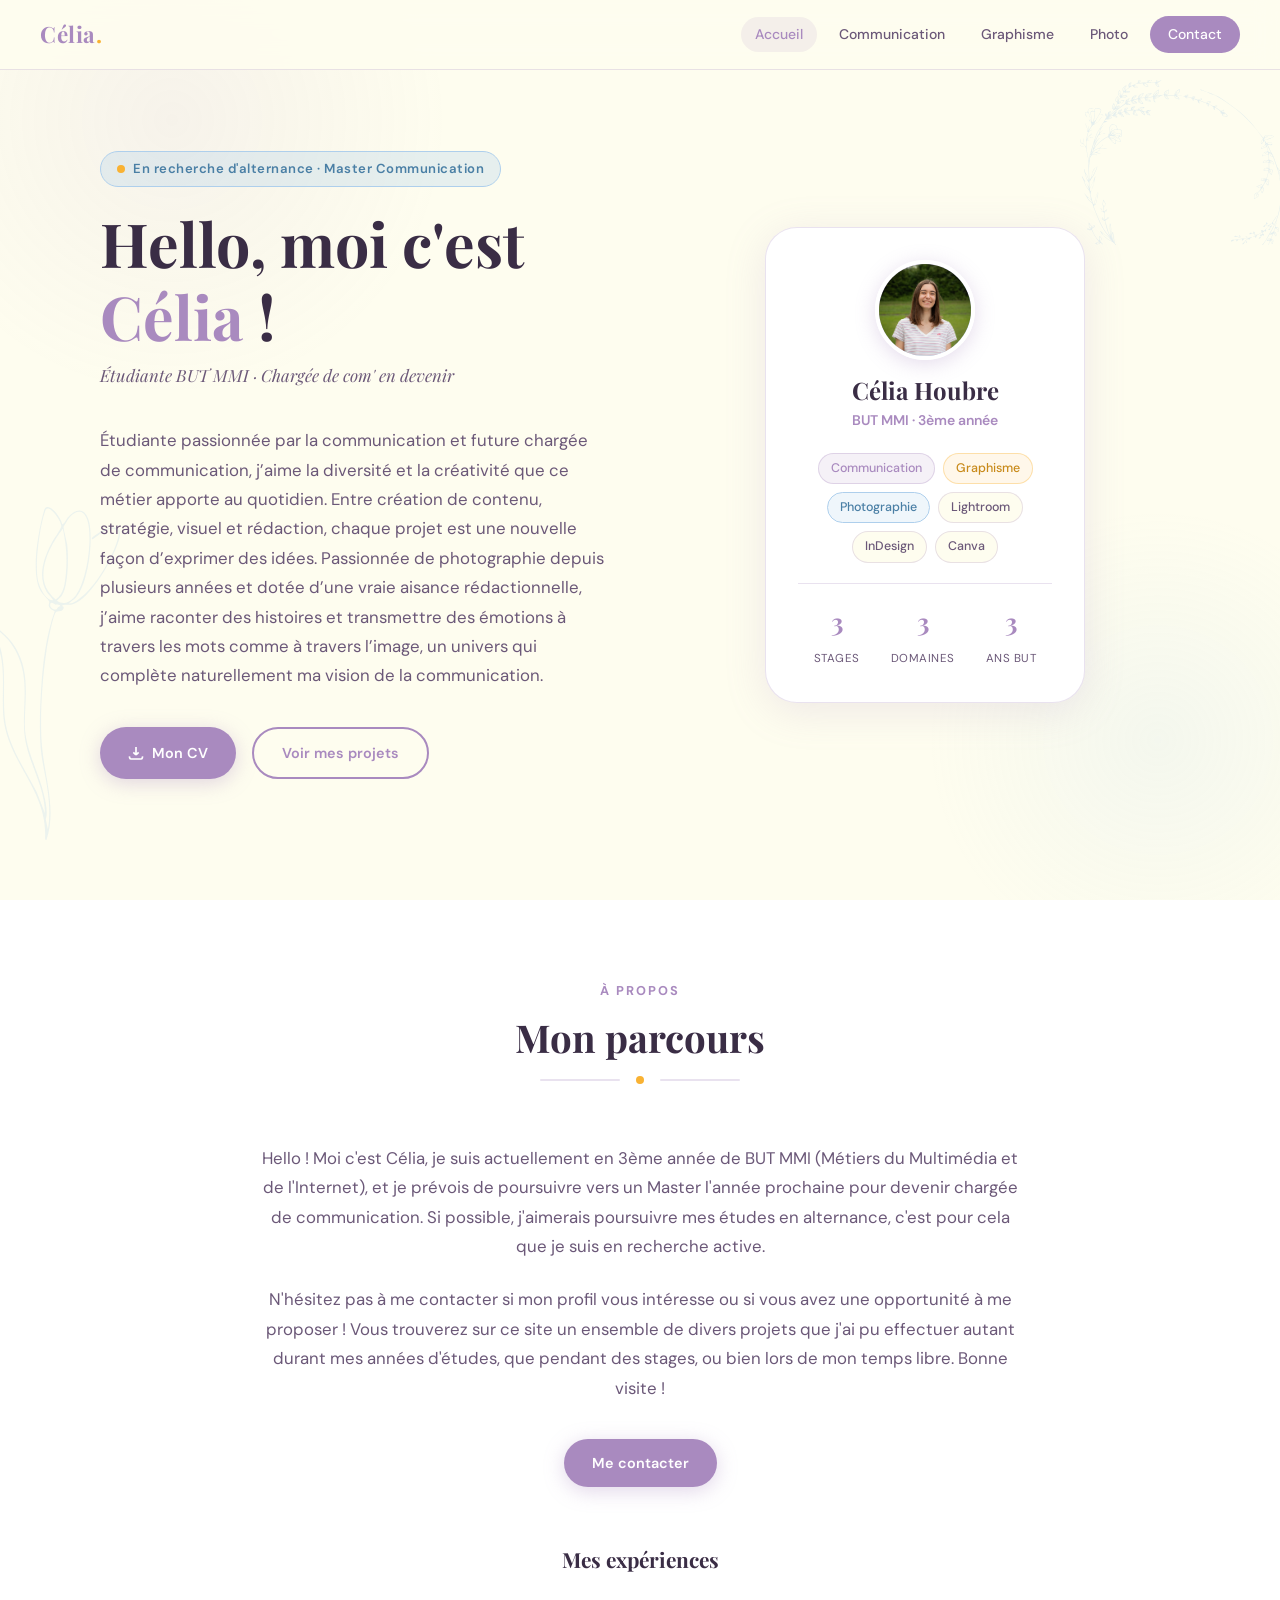
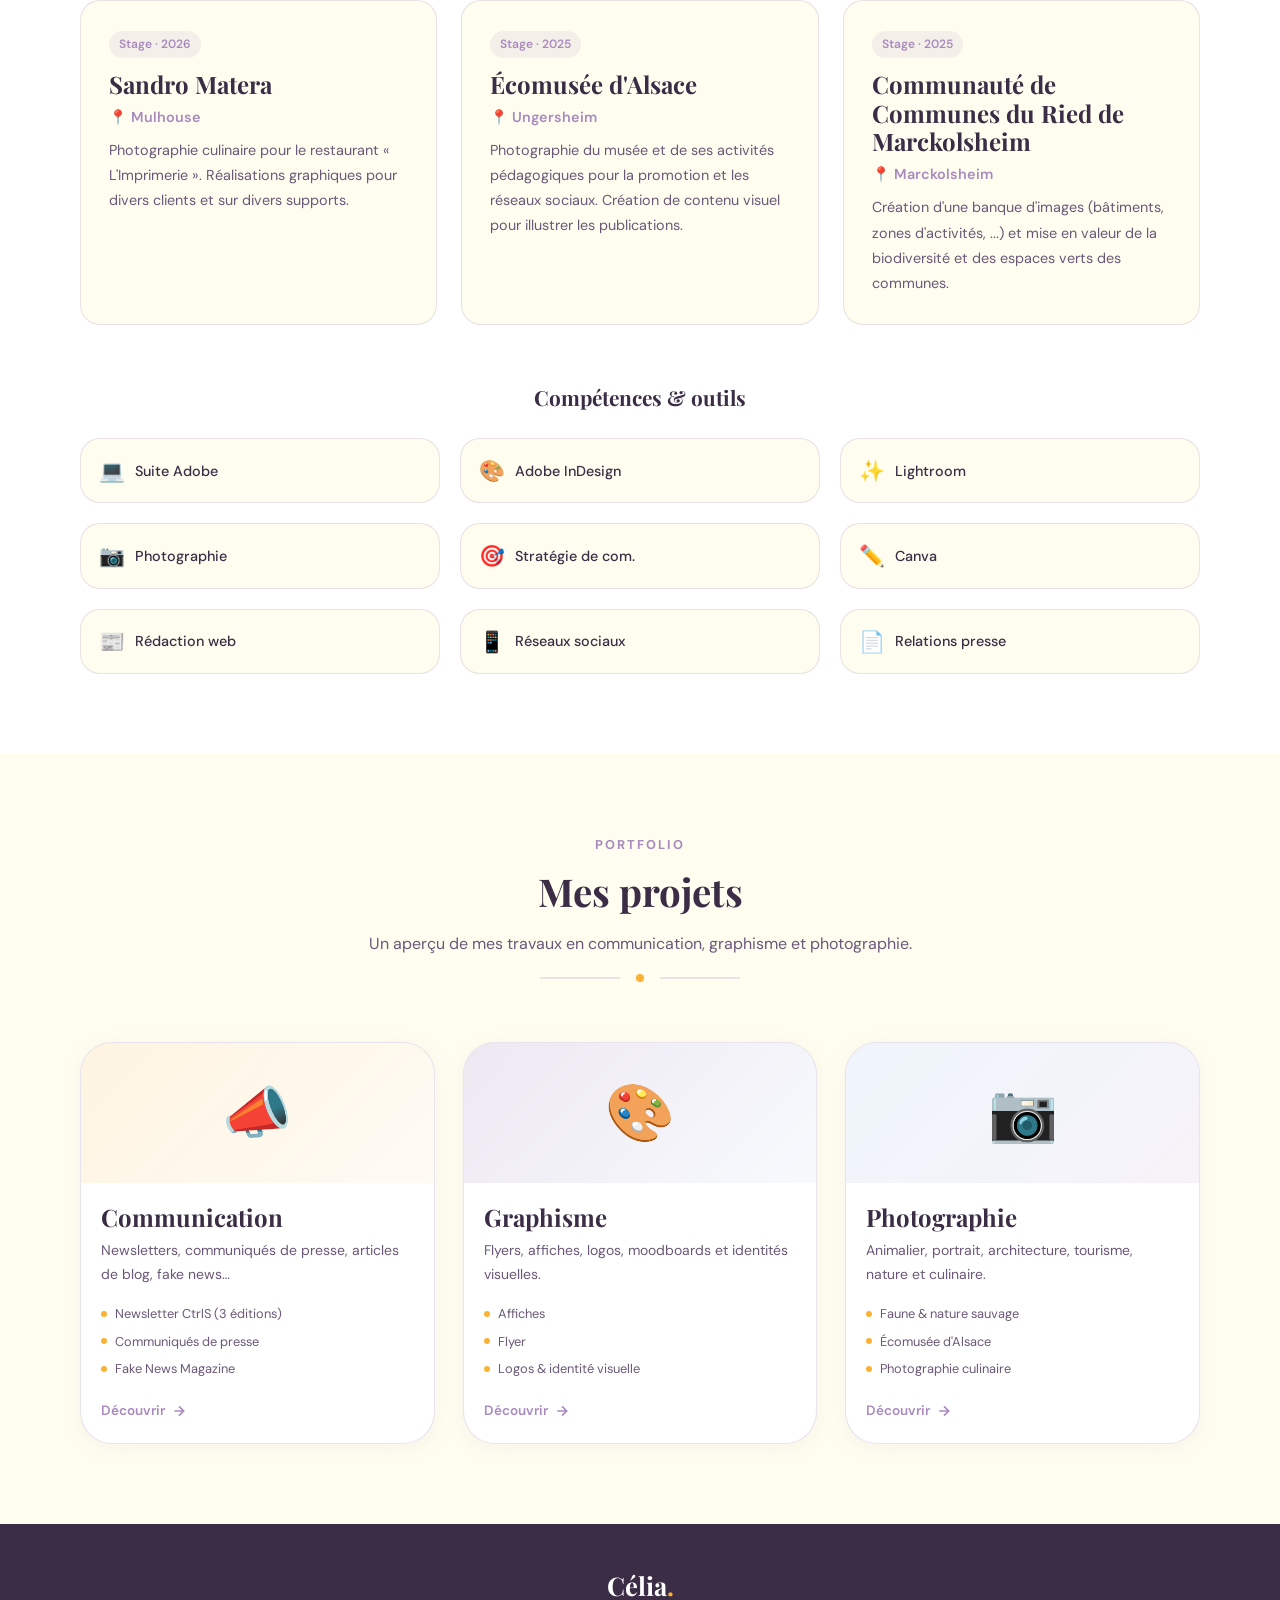
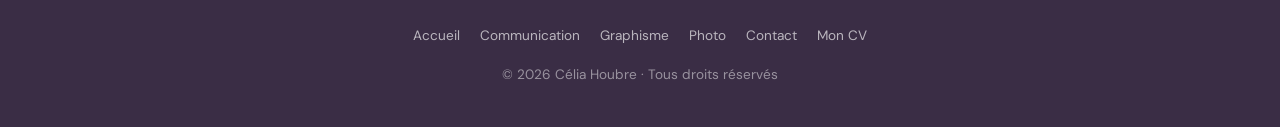
==== commit 06ca2e29: "Update index.html" ====
--- a/index.html
+++ b/index.html
@@ -156,9 +156,12 @@
       <p class="hero-subtitle">Étudiante BUT MMI · Chargée de com' en devenir</p>
 
       <p>
-        Actuellement en 3ème année de BUT MMI, je prévois de poursuivre vers un Master
-        pour devenir chargée de communication — idéalement en alternance.
-        Créativité, sens de la communication et passion pour le visuel sont mes moteurs !
+        Étudiante passionnée par la communication et future chargée de communication, 
+        j’aime la diversité et la créativité que ce métier apporte au quotidien. 
+        Entre création de contenu, stratégie, visuel et rédaction, chaque projet est une nouvelle façon d’exprimer des idées. 
+        Passionnée de photographie depuis plusieurs années et dotée d’une vraie aisance rédactionnelle, j’aime raconter des histoires et 
+        transmettre des émotions à travers les mots comme à travers l’image, un univers qui complète naturellement ma vision de la communication.
+
       </p>
 
       <div class="hero-actions">
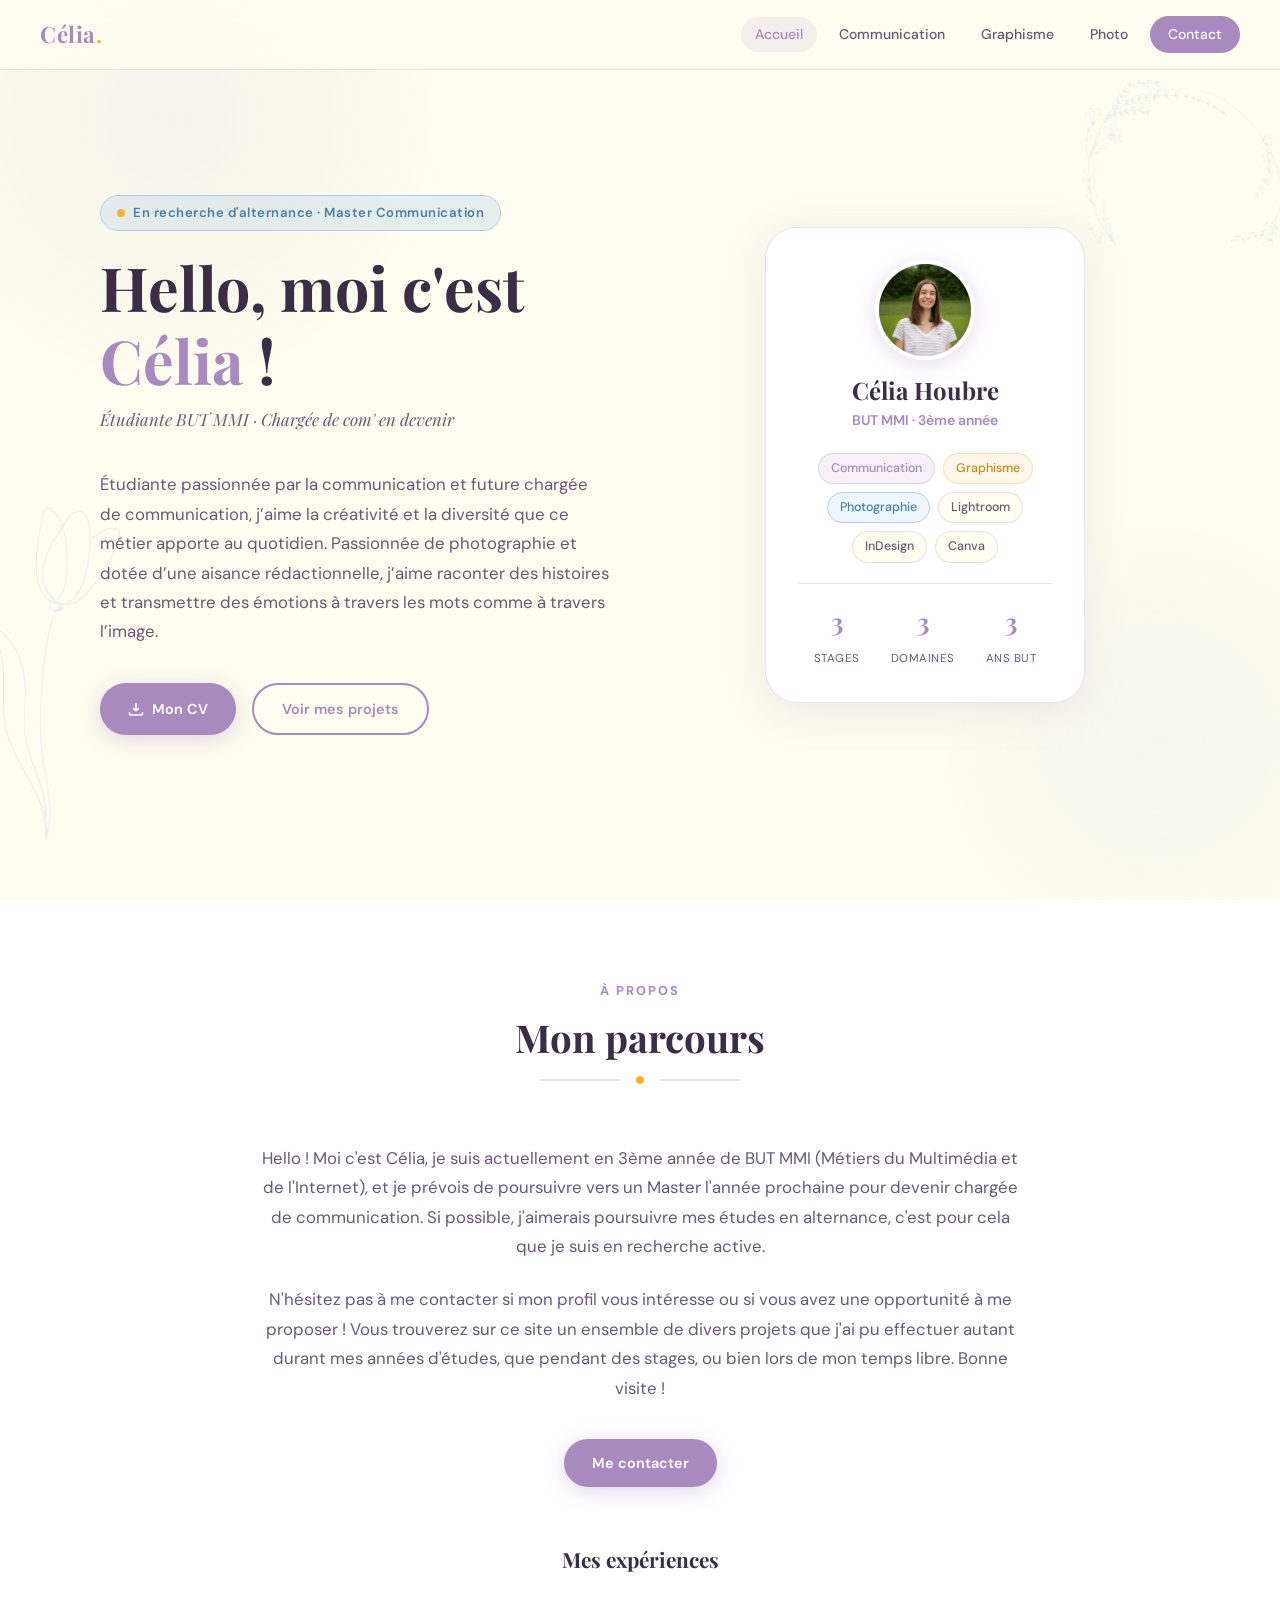
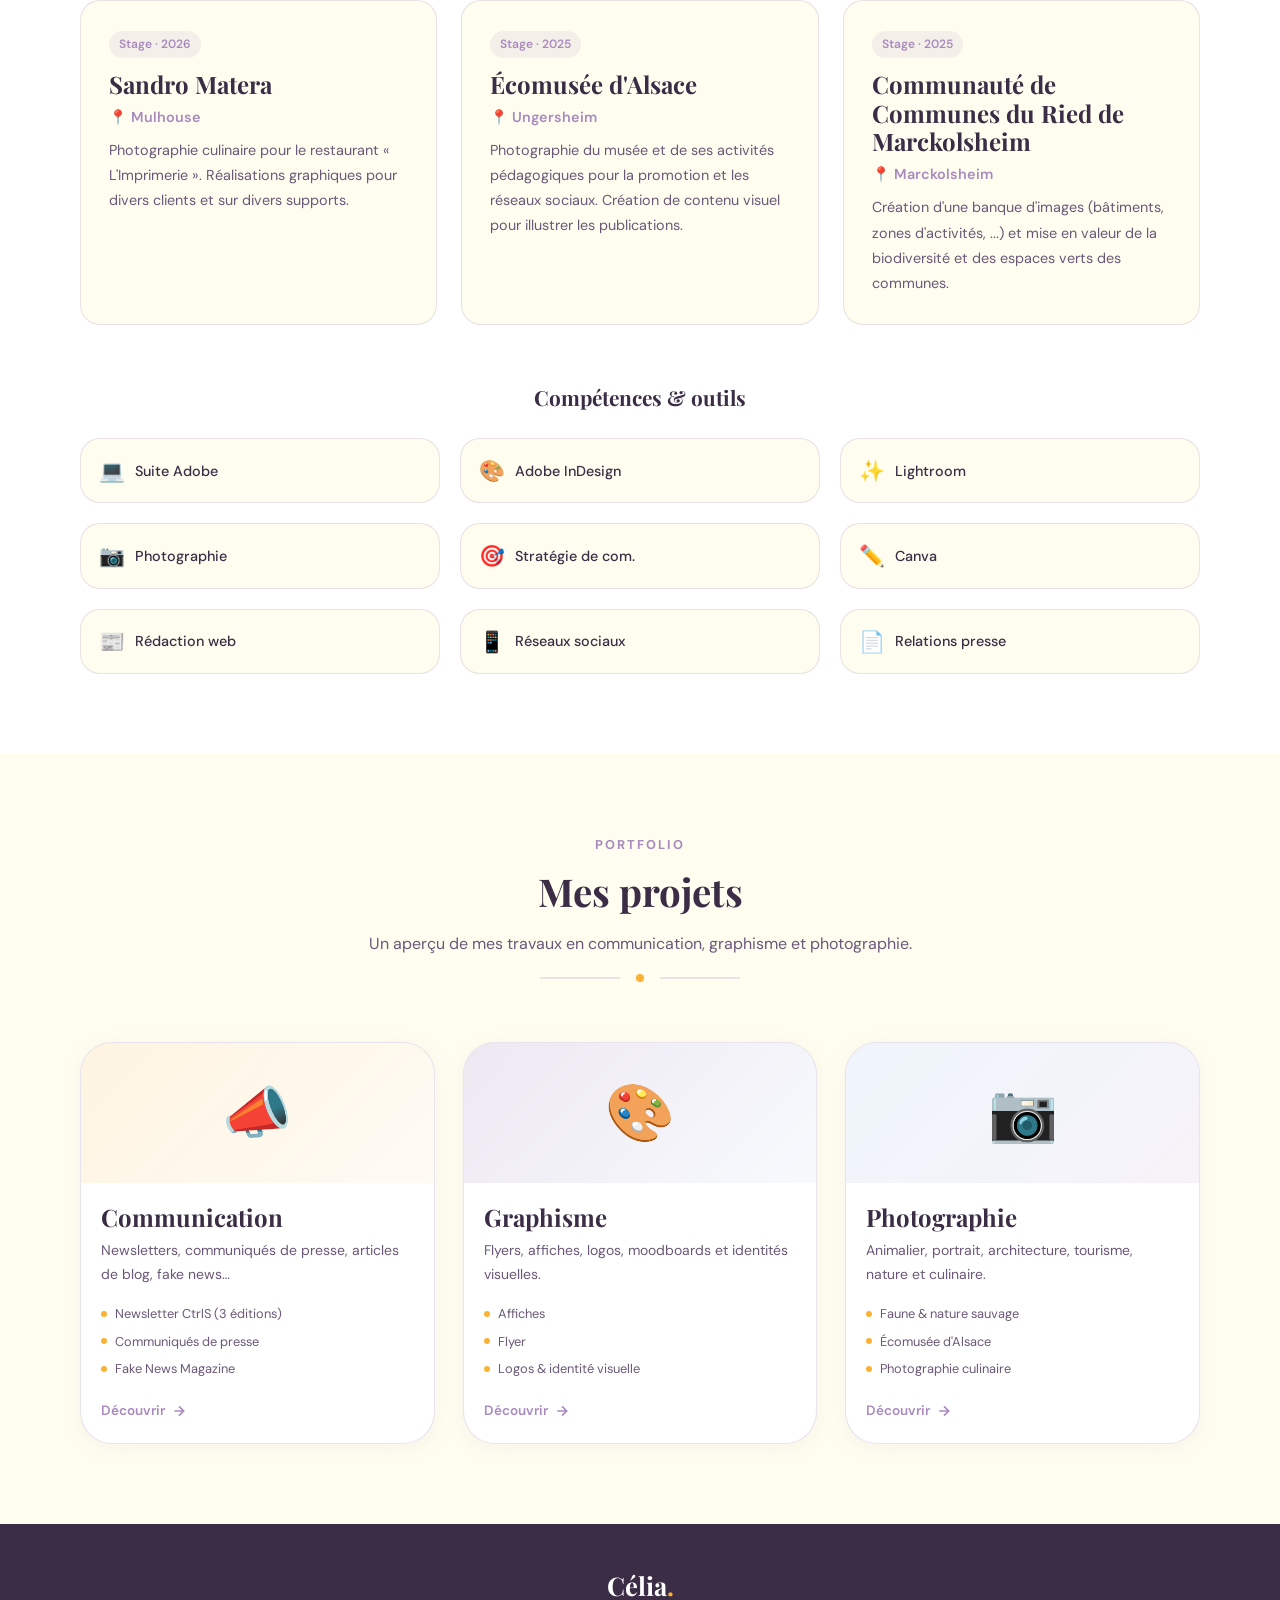
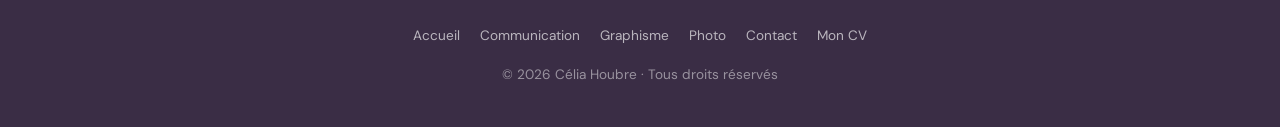
==== commit 78a1bb5a: "Update index.html" ====
--- a/index.html
+++ b/index.html
@@ -156,11 +156,11 @@
       <p class="hero-subtitle">Étudiante BUT MMI · Chargée de com' en devenir</p>
 
       <p>
-        Étudiante passionnée par la communication et future chargée de communication, 
-        j’aime la diversité et la créativité que ce métier apporte au quotidien. 
-        Entre création de contenu, stratégie, visuel et rédaction, chaque projet est une nouvelle façon d’exprimer des idées. 
-        Passionnée de photographie depuis plusieurs années et dotée d’une vraie aisance rédactionnelle, j’aime raconter des histoires et 
-        transmettre des émotions à travers les mots comme à travers l’image, un univers qui complète naturellement ma vision de la communication.
+       Étudiante passionnée par la communication et future chargée de communication,
+        j’aime la créativité et la diversité que ce métier apporte au quotidien.
+        Passionnée de photographie et dotée d’une aisance rédactionnelle, j’aime raconter des histoires et transmettre des émotions 
+        à travers les mots comme à travers l’image.
+
 
       </p>
 
